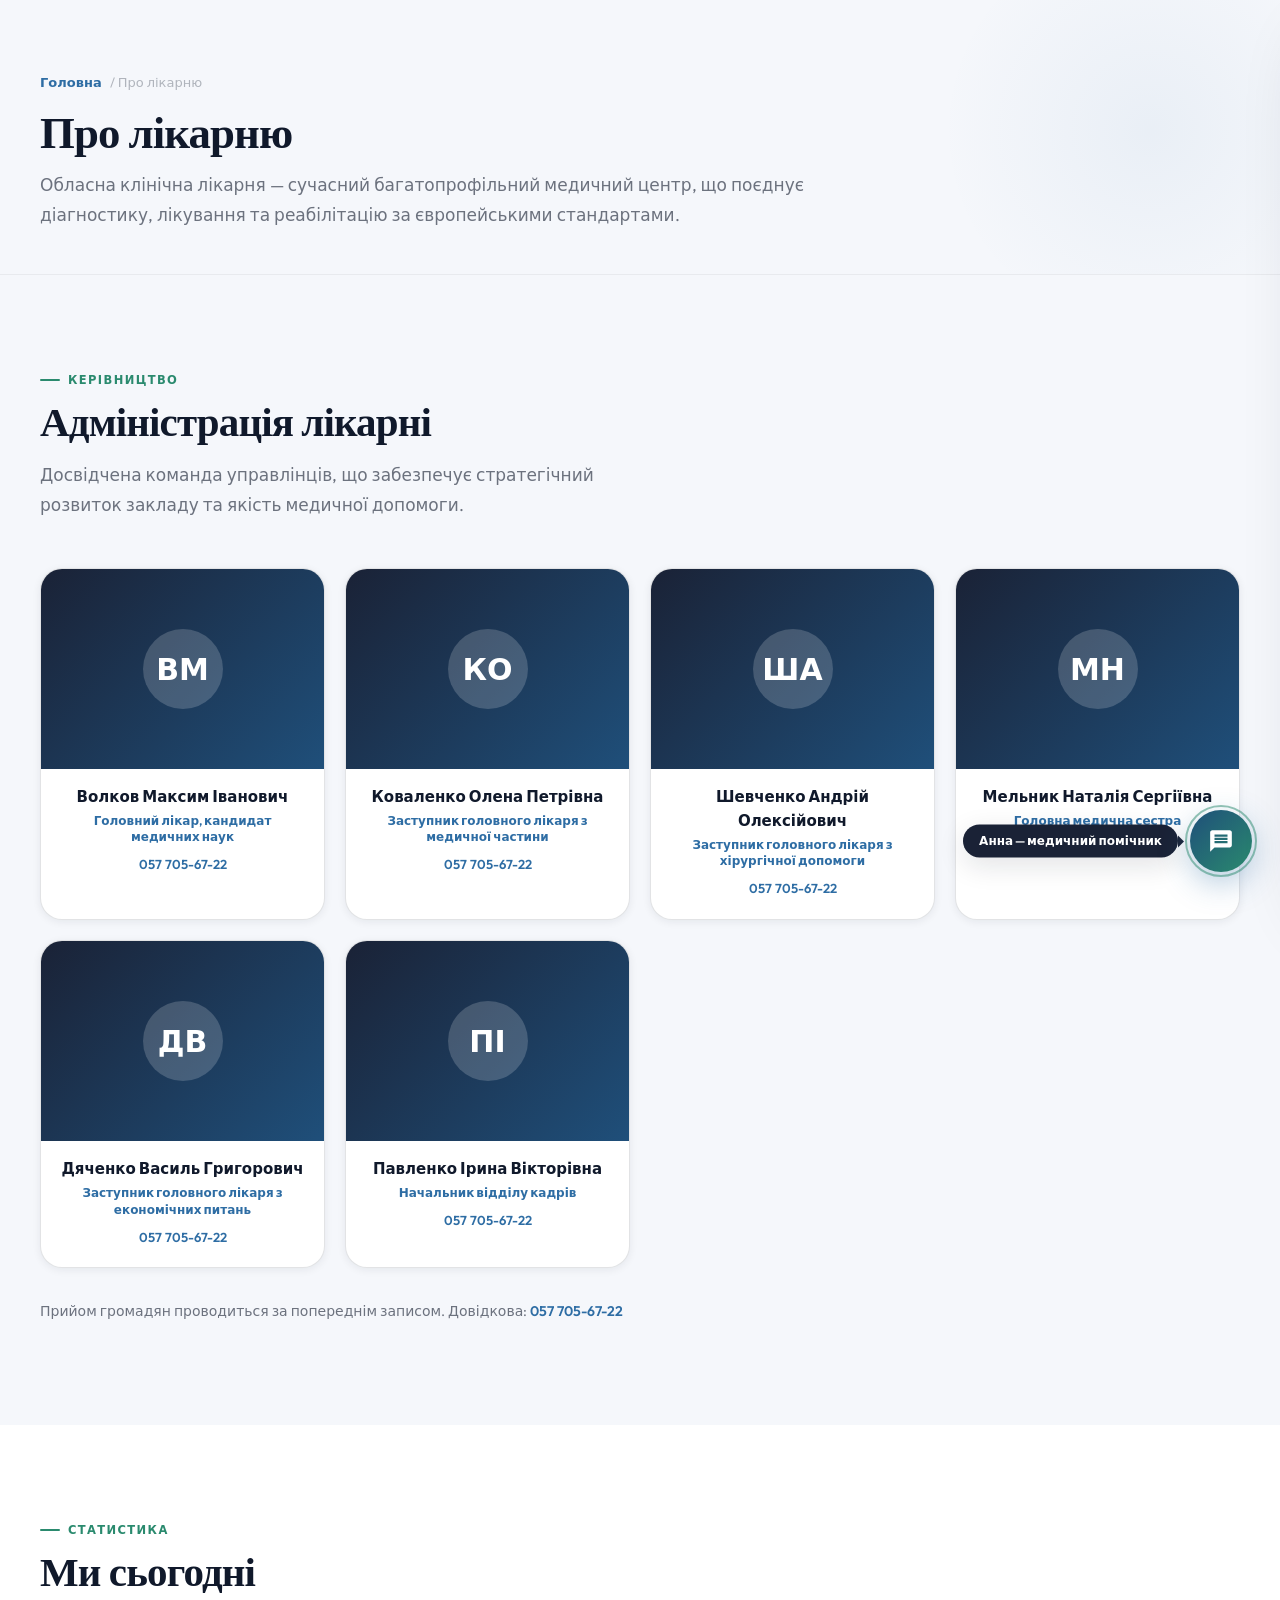
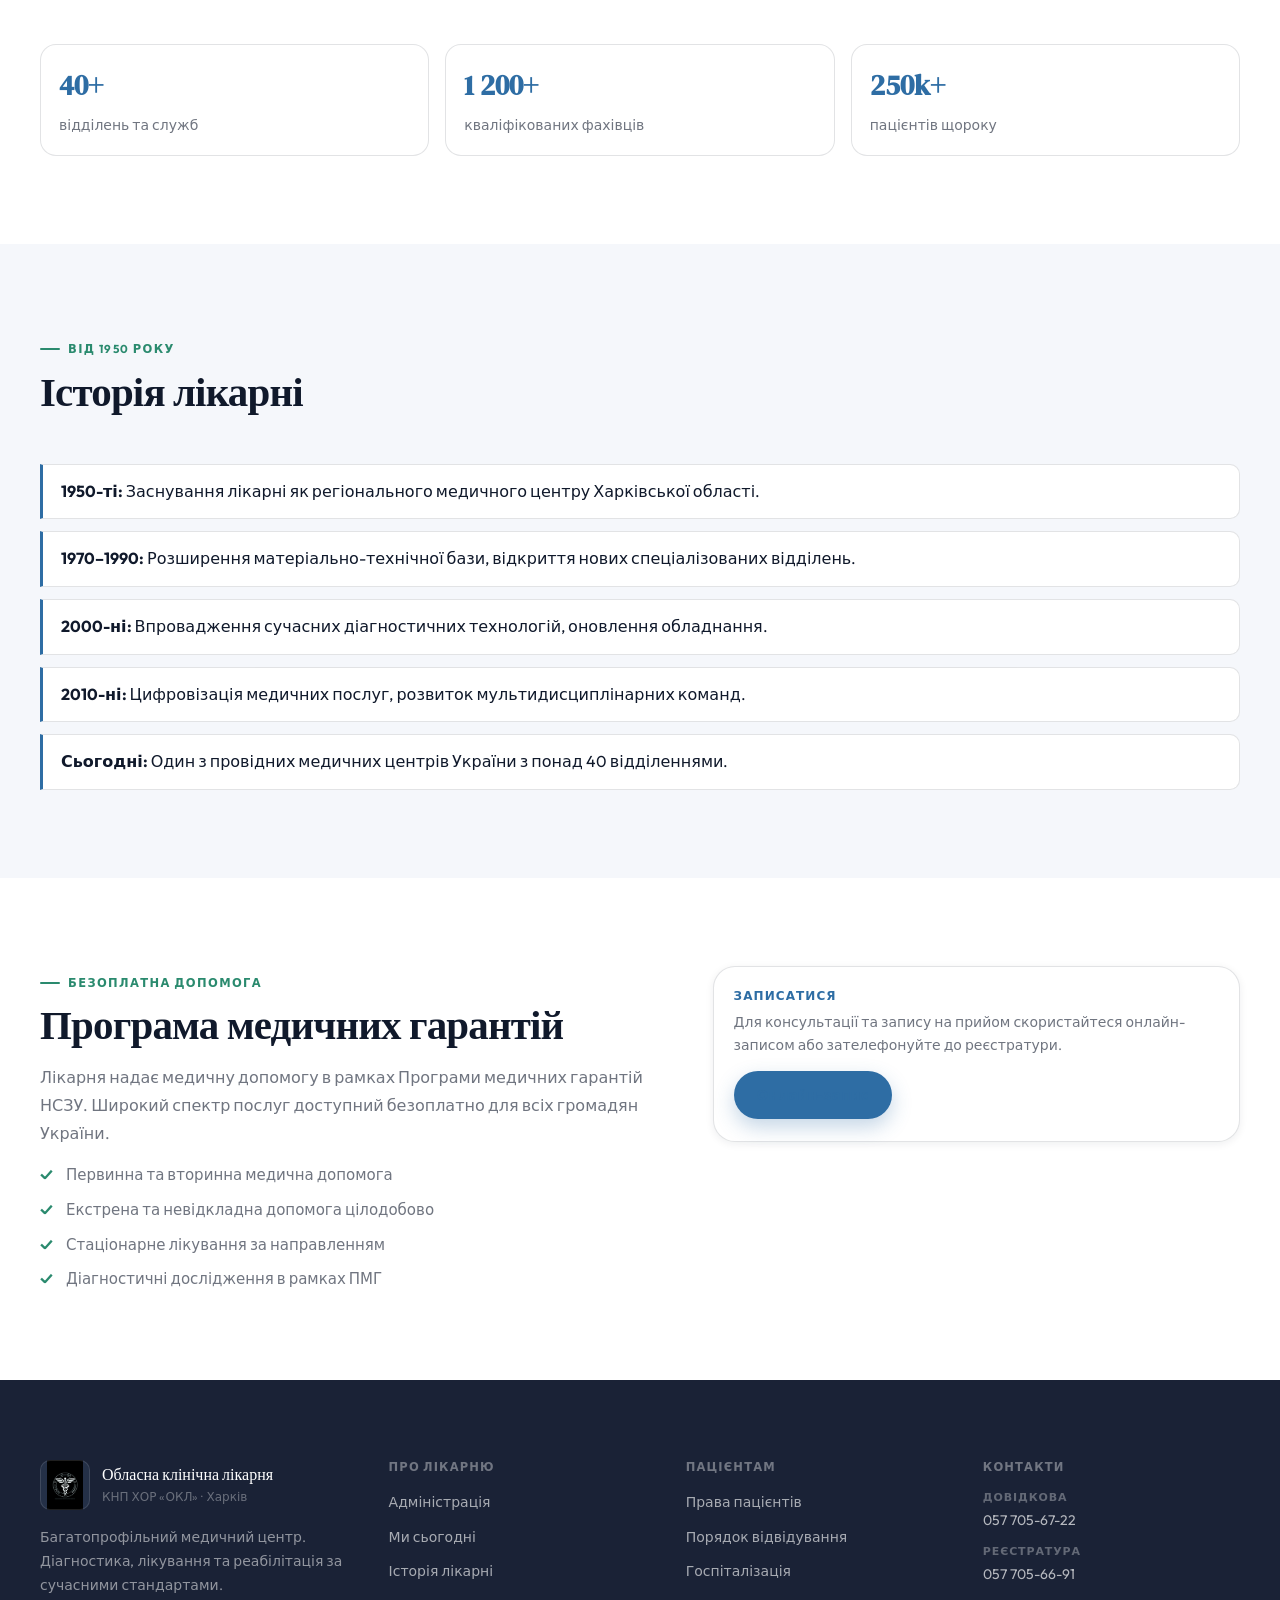
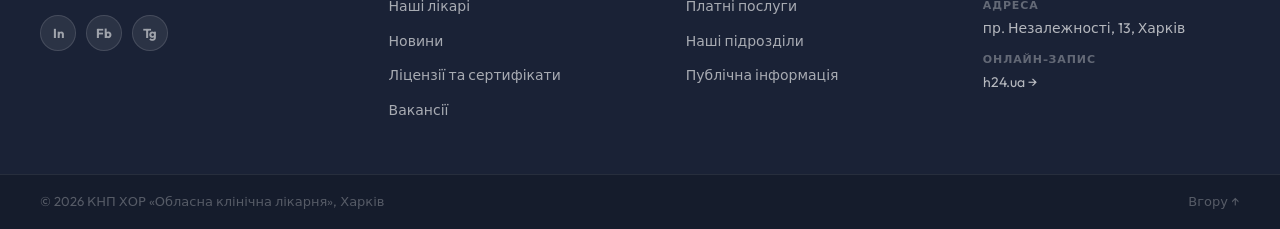
==== about.html @ bc5714e3 "Initial commit" ====
<!doctype html>
<html lang="uk">
<head>
  <meta charset="utf-8">
  <meta name="viewport" content="width=device-width,initial-scale=1">
  <title>Про лікарню — ОКЛ Харків</title>
  <link rel="preconnect" href="https://fonts.googleapis.com">
  <link rel="preconnect" href="https://fonts.gstatic.com" crossorigin>
  <link href="https://fonts.googleapis.com/css2?family=DM+Serif+Display:ital@0;1&family=Outfit:wght@300;400;500;600;700;800&display=swap" rel="stylesheet">
  <link rel="stylesheet" href="styles.css">
</head>
<body>

  <div class="navOverlay" id="navOverlay"></div>
  <aside class="navDrawer" id="navDrawer" aria-hidden="true">
    <div class="navDrawer__top">
      <div class="navDrawer__title">
        <div class="navDrawer__logo"></div>
        <div><div class="navDrawer__name">КНП ХОР «ОКЛ»</div><div class="navDrawer__sub">Харків · Незалежності, 13</div></div>
      </div>
      <button class="navClose" id="navClose" aria-label="Закрити">✕</button>
    </div>
    <div class="navDrawer__search"><input id="navSearch" type="search" placeholder="Пошук по сайту…" autocomplete="off"></div>
    <div class="navQuick" id="navQuick"></div>
    <nav class="navList" id="navList"></nav>
    <div class="navDrawer__bottom"><div class="navHint">Esc — закрити · клік по фону — закрити</div></div>
  </aside>
  <main id="top">
    <section class="page-hero">
      <div class="container">
        <div class="breadcrumbs"><a href="index.html">Головна</a> / Про лікарню</div>
        <h1 class="page-hero__title">Про лікарню</h1>
        <p class="page-hero__lead">Обласна клінічна лікарня — сучасний багатопрофільний медичний центр, що поєднує діагностику, лікування та реабілітацію за європейськими стандартами.</p>
      </div>
    </section>

    <!-- ADMINISTRATION -->
    <section class="section section--surface" id="administration">
      <div class="container">
        <div class="section__header">
          <div class="section__kicker">Керівництво</div>
          <h2 class="section__title">Адміністрація лікарні</h2>
          <p class="section__lead">Досвідчена команда управлінців, що забезпечує стратегічний розвиток закладу та якість медичної допомоги.</p>
        </div>
        <div class="adminGrid">
          <div class="adminCard reveal">
            <div class="adminCard__photo"><div class="admin-initials">ВМ</div></div>
            <div class="adminCard__body">
              <div class="adminCard__name">Волков Максим Іванович</div>
              <div class="adminCard__role">Головний лікар, кандидат медичних наук</div>
              <div class="adminCard__phone"><a href="tel:+380577056722">057 705-67-22</a></div>
            </div>
          </div>
          <div class="adminCard reveal">
            <div class="adminCard__photo"><div class="admin-initials">КО</div></div>
            <div class="adminCard__body">
              <div class="adminCard__name">Коваленко Олена Петрівна</div>
              <div class="adminCard__role">Заступник головного лікаря з медичної частини</div>
              <div class="adminCard__phone"><a href="tel:+380577056722">057 705-67-22</a></div>
            </div>
          </div>
          <div class="adminCard reveal">
            <div class="adminCard__photo"><div class="admin-initials">ША</div></div>
            <div class="adminCard__body">
              <div class="adminCard__name">Шевченко Андрій Олексійович</div>
              <div class="adminCard__role">Заступник головного лікаря з хірургічної допомоги</div>
              <div class="adminCard__phone"><a href="tel:+380577056722">057 705-67-22</a></div>
            </div>
          </div>
          <div class="adminCard reveal">
            <div class="adminCard__photo"><div class="admin-initials">МН</div></div>
            <div class="adminCard__body">
              <div class="adminCard__name">Мельник Наталія Сергіївна</div>
              <div class="adminCard__role">Головна медична сестра</div>
              <div class="adminCard__phone"><a href="tel:+380577056722">057 705-67-22</a></div>
            </div>
          </div>
          <div class="adminCard reveal">
            <div class="adminCard__photo"><div class="admin-initials">ДВ</div></div>
            <div class="adminCard__body">
              <div class="adminCard__name">Дяченко Василь Григорович</div>
              <div class="adminCard__role">Заступник головного лікаря з економічних питань</div>
              <div class="adminCard__phone"><a href="tel:+380577056722">057 705-67-22</a></div>
            </div>
          </div>
          <div class="adminCard reveal">
            <div class="adminCard__photo"><div class="admin-initials">ПІ</div></div>
            <div class="adminCard__body">
              <div class="adminCard__name">Павленко Ірина Вікторівна</div>
              <div class="adminCard__role">Начальник відділу кадрів</div>
              <div class="adminCard__phone"><a href="tel:+380577056722">057 705-67-22</a></div>
            </div>
          </div>
        </div>
        <div class="section__cta">
          <p style="color:var(--ink-60);font-size:14px;">Прийом громадян проводиться за попереднім записом. Довідкова: <a href="tel:+380577056722" style="color:var(--blue);font-weight:600;">057 705-67-22</a></p>
        </div>
      </div>
    </section>

    <!-- TODAY -->
    <section class="section" id="today">
      <div class="container">
        <div class="section__header">
          <div class="section__kicker">Статистика</div>
          <h2 class="section__title">Ми сьогодні</h2>
        </div>
        <div class="stats">
          <div class="stat reveal"><b>40+</b><span style="font-size:14px;color:var(--ink-60)">відділень та служб</span></div>
          <div class="stat reveal"><b>1 200+</b><span style="font-size:14px;color:var(--ink-60)">кваліфікованих фахівців</span></div>
          <div class="stat reveal"><b>250k+</b><span style="font-size:14px;color:var(--ink-60)">пацієнтів щороку</span></div>
        </div>
      </div>
    </section>

    <!-- HISTORY -->
    <section class="section section--surface" id="history">
      <div class="container">
        <div class="section__header">
          <div class="section__kicker">Від 1950 року</div>
          <h2 class="section__title">Історія лікарні</h2>
        </div>
        <div class="timeline">
          <div class="timeline__item reveal"><strong>1950-ті:</strong> Заснування лікарні як регіонального медичного центру Харківської області.</div>
          <div class="timeline__item reveal"><strong>1970–1990:</strong> Розширення матеріально-технічної бази, відкриття нових спеціалізованих відділень.</div>
          <div class="timeline__item reveal"><strong>2000-ні:</strong> Впровадження сучасних діагностичних технологій, оновлення обладнання.</div>
          <div class="timeline__item reveal"><strong>2010-ні:</strong> Цифровізація медичних послуг, розвиток мультидисциплінарних команд.</div>
          <div class="timeline__item reveal"><strong>Сьогодні:</strong> Один з провідних медичних центрів України з понад 40 відділеннями.</div>
        </div>
      </div>
    </section>

    <!-- GUARANTEES -->
    <section class="section" id="guarantees">
      <div class="container split">
        <div class="reveal">
          <div class="section__kicker">Безоплатна допомога</div>
          <h2 class="section__title">Програма медичних гарантій</h2>
          <p style="color:var(--ink-60);line-height:1.75;">Лікарня надає медичну допомогу в рамках Програми медичних гарантій НСЗУ. Широкий спектр послуг доступний безоплатно для всіх громадян України.</p>
          <ul class="list-check" style="margin-top:16px;">
            <li>Первинна та вторинна медична допомога</li>
            <li>Екстрена та невідкладна допомога цілодобово</li>
            <li>Стаціонарне лікування за направленням</li>
            <li>Діагностичні дослідження в рамках ПМГ</li>
          </ul>
        </div>
        <div class="info-card reveal">
          <h3>Записатися</h3>
          <p>Для консультації та запису на прийом скористайтеся онлайн-записом або зателефонуйте до реєстратури.</p>
          <a class="btn btn--primary" href="https://h24.ua/organizacia/7856-knp-hor-okl" target="_blank" rel="noopener" style="margin-top:14px;">Онлайн-запис</a>
        </div>
      </div>
    </section>
  </main>
  <!-- ═══ FOOTER ════════════════════════════════════════ -->
  <footer class="site-footer">
    <div class="container">
      <div class="footer__inner">
        <div class="footer__brand">
          <div class="footer__logo-wrap">
            <div class="footer__logo-img"></div>
            <div>
              <div class="footer__brand-name">Обласна клінічна лікарня</div>
              <div class="footer__brand-sub">КНП ХОР «ОКЛ» · Харків</div>
            </div>
          </div>
          <p class="footer__desc">Багатопрофільний медичний центр. Діагностика, лікування та реабілітація за сучасними стандартами.</p>
          <div class="footer__socials">
            <a class="footer__social" href="https://www.instagram.com/okl_kharkiv/" target="_blank" rel="noopener" aria-label="Instagram">In</a>
            <a class="footer__social" href="#" aria-label="Facebook">Fb</a>
            <a class="footer__social" href="#" aria-label="Telegram">Tg</a>
          </div>
        </div>
        <div class="footer__col">
          <h4>Про лікарню</h4>
          <ul>
            <li><a href="about.html#administration">Адміністрація</a></li>
            <li><a href="about.html#today">Ми сьогодні</a></li>
            <li><a href="about.html#history">Історія лікарні</a></li>
            <li><a href="doctors.html">Наші лікарі</a></li>
            <li><a href="news.html">Новини</a></li>
            <li><a href="licenses.html">Ліцензії та сертифікати</a></li>
            <li><a href="vacancies.html">Вакансії</a></li>
          </ul>
        </div>
        <div class="footer__col">
          <h4>Пацієнтам</h4>
          <ul>
            <li><a href="patients.html#rights">Права пацієнтів</a></li>
            <li><a href="patients.html#visits">Порядок відвідування</a></li>
            <li><a href="patients.html#hospitalization">Госпіталізація</a></li>
            <li><a href="patients.html#paid">Платні послуги</a></li>
            <li><a href="departments.html">Наші підрозділи</a></li>
            <li><a href="public.html">Публічна інформація</a></li>
          </ul>
        </div>
        <div class="footer__col">
          <h4>Контакти</h4>
          <div class="footer__contact-item">
            <span class="label">Довідкова</span>
            <a href="tel:+380577056722">057 705-67-22</a>
          </div>
          <div class="footer__contact-item">
            <span class="label">Реєстратура</span>
            <a href="tel:+380577056691">057 705-66-91</a>
          </div>
          <div class="footer__contact-item">
            <span class="label">Адреса</span>
            <span>пр. Незалежності, 13, Харків</span>
          </div>
          <div class="footer__contact-item">
            <span class="label">Онлайн-запис</span>
            <a href="https://h24.ua/organizacia/7856-knp-hor-okl" target="_blank" rel="noopener">h24.ua →</a>
          </div>
        </div>
      </div>
    </div>
    <div class="footer__bottom">
      <div class="container footer__bottom-inner">
        <span>© 2026 КНП ХОР «Обласна клінічна лікарня», Харків</span>
        <a href="#top">Вгору ↑</a>
      </div>
    </div>
  </footer>
  <!-- SITE SEARCH -->
  <div class="siteSearch" id="siteSearch" aria-hidden="true">
    <div class="siteSearch__overlay" id="searchOverlay"></div>
    <div class="siteSearch__panel" role="dialog" aria-modal="true">
      <div class="siteSearch__head">
        <h3>Пошук по сайту</h3>
        <button class="siteSearch__close" id="searchClose">✕</button>
      </div>
      <input class="siteSearch__input" id="siteSearchInput" type="search" placeholder="Введіть прізвище лікаря або відділення">
      <div class="siteSearch__meta" id="siteSearchMeta">Почніть вводити запит для пошуку</div>
      <div class="siteSearch__results" id="siteSearchResults"></div>
    </div>
  </div>

  <button id="scroll-top" class="scrollTop" aria-label="Вгору">↑</button>

  <!-- AI CONSULTANT -->
  <div id="ai-trigger">
    <div class="ai-badge">Анна — медичний помічник</div>
    <button id="ai-open-btn" class="ai-fab" aria-label="Відкрити ІІ-консультанта">
      <div class="ai-ring"></div>
      <svg viewBox="0 0 24 24"><path d="M20 2H4c-1.1 0-2 .9-2 2v18l4-4h14c1.1 0 2-.9 2-2V4c0-1.1-.9-2-2-2zm-2 12H6v-2h12v2zm0-3H6V9h12v2zm0-3H6V6h12v2z"/></svg>
    </button>
  </div>
  <div id="ai-panel">
    <div class="ai-hdr">
      <div class="ai-av">А</div>
      <div class="ai-hdr-txt"><strong>Анна — медичний помічник</strong><span><span class="ai-dot"></span>Онлайн · КНП ХОР «ОКЛ»</span></div>
      <button id="ai-close-btn" class="ai-x">✕</button>
    </div>
    <div class="ai-warn">Анна <strong>не ставить діагнозів</strong> і <strong>не призначає лікування</strong> — тільки допомагає знайти потрібного лікаря.</div>
    <div class="ai-msgs" id="ai-messages">
      <div class="msg bot"><div class="msg-av">А</div><div class="bubble">Вітаю! Я Анна — медичний помічник Обласної клінічної лікарні.<br><br>Опишіть симптоми або запитання — підкажу, до якого лікаря звернутися та як записатися. Я <strong>не ставлю діагнозів</strong>.</div></div>
    </div>
    <div class="chips-area" id="ai-chips">
      <span class="chip ai-chip">Болить серце</span>
      <span class="chip ai-chip">Проблеми зі зором</span>
      <span class="chip ai-chip">Болить голова / спина</span>
      <span class="chip ai-chip">Як записатися?</span>
      <span class="chip ai-chip">Вагітність / гінекологія</span>
      <span class="chip ai-chip">Цукровий діабет</span>
    </div>
    <div class="ai-foot">
      <textarea id="ai-input" placeholder="Введіть запитання..." rows="1"></textarea>
      <button id="ai-send-btn" class="ai-send" aria-label="Надіслати"><svg viewBox="0 0 24 24"><path d="M2.01 21L23 12 2.01 3 2 10l15 2-15 2z"/></svg></button>
    </div>
  </div>

  <script>window.OKL_GEMINI_KEY = 'AIzaSyBabKpLKO_J6bPxLkew-ErMMST9ueNISXk';</script>
  <script src="script.js"></script>
</body>
</html>
---- styles.css ----
/* ═══════════════════════════════════════════════════
   ОКЛ · Харків  |  UI v3.0
   Navy #1a2236 · Steel-blue #2e6da4 · Sage #2a8a6e
   ═══════════════════════════════════════════════════ */
:root {
  --ink:      #10192b; --ink-80:rgba(16,25,43,.80); --ink-60:rgba(16,25,43,.60);
  --ink-30:rgba(16,25,43,.30); --ink-12:rgba(16,25,43,.12); --ink-06:rgba(16,25,43,.06);
  --blue:     #2e6da4; --blue-d:#1f4f7a; --blue-l:#4589c0;
  --blue-10:rgba(46,109,164,.10); --blue-18:rgba(46,109,164,.18);
  --sage:     #2a8a6e; --sage-l:#38b08d; --sage-10:rgba(42,138,110,.10);
  --navy:     #1a2236; --navy-l:#243047;
  --surface:  #f5f7fb; --surface2:#eef2f8; --white:#ffffff;
  --ff-d:'DM Serif Display',Georgia,serif; --ff-b:'Outfit',system-ui,sans-serif;
  --r-sm:10px; --r-md:16px; --r-lg:22px; --r-xl:30px; --r-pill:999px;
  --sh-xs:0 2px 8px rgba(16,25,43,.07); --sh-sm:0 4px 16px rgba(16,25,43,.09);
  --sh-md:0 8px 28px rgba(16,25,43,.12); --sh-lg:0 18px 48px rgba(16,25,43,.16);
  --sh-xl:0 28px 72px rgba(16,25,43,.20);
  --ease:cubic-bezier(.22,.68,0,1.2); --t:.22s;
  --hh:72px; --mw:1200px; --gap:clamp(16px,3.5vw,28px);
}
*,*::before,*::after{box-sizing:border-box}
html{scroll-behavior:smooth;-webkit-text-size-adjust:100%}
body{margin:0;font-family:var(--ff-b);font-size:16px;line-height:1.6;color:var(--ink);background:var(--white);-webkit-font-smoothing:antialiased}
img{max-width:100%;display:block} a{color:inherit;text-decoration:none}
p{margin:0 0 14px} h1,h2,h3,h4{margin:0 0 .5em;line-height:1.15;letter-spacing:-.02em}
button{font-family:var(--ff-b);cursor:pointer} input,textarea{font-family:var(--ff-b)}
.container{width:min(var(--mw),100% - var(--gap)*2);margin-inline:auto}
.section{padding:clamp(48px,7vw,88px) 0}
.section--surface{background:var(--surface)} .section--surface2{background:var(--surface2)}
.section--tight{padding:clamp(32px,4vw,52px) 0}
.section__header{margin-bottom:clamp(28px,4vw,48px)}
.section__kicker{display:inline-flex;align-items:center;gap:8px;font-size:11.5px;font-weight:700;letter-spacing:.12em;text-transform:uppercase;color:var(--sage);margin-bottom:10px}
.section__kicker::before{content:'';display:block;width:20px;height:2px;background:var(--sage);border-radius:2px}
.section__title{font-family:var(--ff-d);font-size:clamp(26px,3.2vw,44px);color:var(--ink);margin:0 0 14px}
.section__lead{font-size:clamp(15px,1.4vw,17px);color:var(--ink-60);max-width:580px;line-height:1.75;margin:0}
.section__cta{margin-top:32px}
.srOnly{position:absolute;left:-10000px;width:1px;height:1px;overflow:hidden}
.muted{color:var(--ink-60)} .mt{margin-top:18px}
.btn{display:inline-flex;align-items:center;justify-content:center;gap:8px;height:48px;padding:0 22px;border-radius:var(--r-pill);font-size:14px;font-weight:700;border:1.5px solid transparent;transition:all var(--t) ease;user-select:none;white-space:nowrap;cursor:pointer}
.btn:active{transform:translateY(1px)}
.btn--primary{background:var(--blue);color:var(--white);box-shadow:0 8px 20px rgba(46,109,164,.28)}
.btn--primary:hover{background:var(--blue-l);box-shadow:0 12px 28px rgba(46,109,164,.36)}
.btn--sage{background:var(--sage);color:var(--white);box-shadow:0 8px 20px rgba(42,138,110,.25)}
.btn--sage:hover{background:var(--sage-l)}
.btn--outline{background:transparent;border-color:rgba(46,109,164,.35);color:var(--blue)}
.btn--outline:hover{background:var(--blue-10);border-color:var(--blue)}
.btn--ghost{background:var(--ink-06);color:var(--ink);border-color:var(--ink-12)}
.btn--ghost:hover{background:var(--ink-12)}
.btn--wide{width:100%;justify-content:center} .btn--sm{height:38px;padding:0 16px;font-size:13px}
.btn--lg{height:56px;padding:0 30px;font-size:16px}
.btn__icon{width:22px;height:22px;border-radius:50%;background:rgba(255,255,255,.18);display:grid;place-items:center;font-size:13px}
/* HEADER */
.siteHeader{position:sticky;top:0;z-index:500;height:var(--hh);background:rgba(255,255,255,.94);backdrop-filter:blur(18px) saturate(1.2);border-bottom:1px solid var(--ink-06);box-shadow:var(--sh-xs);transition:box-shadow var(--t) ease}
.siteHeader.scrolled{box-shadow:var(--sh-sm)}
.siteHeader__inner{height:var(--hh);display:flex;align-items:center;justify-content:space-between;gap:16px}
.siteBrand{display:flex;align-items:center;gap:10px;flex-shrink:0}
.siteBrand__logo{width:44px;height:44px;border-radius:var(--r-sm);background:var(--navy) url('assets/okl_logo.png') center/72% no-repeat;border:1px solid var(--ink-12);flex-shrink:0}
.siteBrand__text{font-family:var(--ff-d);font-size:16px;color:var(--ink);letter-spacing:-.01em;line-height:1.2}
@media(max-width:600px){.siteBrand__text{display:none}}
.topNav{display:flex;gap:2px;align-items:center}
.topNav a{color:var(--ink-80);font-weight:600;font-size:13.5px;padding:7px 11px;border-radius:var(--r-sm);transition:all var(--t) ease}
.topNav a:hover,.topNav a.is-active{color:var(--blue);background:var(--blue-10)}
@media(max-width:960px){.topNav{display:none}}
.siteHeader__actions{display:flex;align-items:center;gap:10px}
.searchBtn{height:36px;padding:0 14px;border-radius:var(--r-pill);border:1.5px solid var(--ink-12);background:var(--surface);color:var(--ink-60);font-size:13px;font-weight:600;display:inline-flex;align-items:center;gap:7px;transition:all var(--t) ease}
.searchBtn:hover{border-color:var(--blue-18);color:var(--blue);background:var(--blue-10)}
.navBtn{width:44px;height:44px;border-radius:var(--r-md);border:1.5px solid var(--ink-12);background:var(--surface);display:grid;place-items:center;transition:all var(--t) ease}
.navBtn:hover{background:var(--surface2);border-color:var(--ink-30)}
.navBtn__icon{font-size:22px;color:var(--ink);line-height:1}
/* DRAWER */
.navOverlay{position:fixed;inset:0;background:rgba(16,25,43,.46);backdrop-filter:blur(8px);z-index:9998;opacity:0;transition:opacity var(--t) ease;pointer-events:none}
.navOverlay.visible{opacity:1;pointer-events:auto}
.navDrawer{position:fixed;top:10px;right:10px;bottom:10px;width:min(460px,calc(100vw - 20px));background:rgba(255,255,255,.97);backdrop-filter:blur(24px);border:1px solid var(--ink-12);border-radius:var(--r-xl);box-shadow:var(--sh-xl);z-index:9999;transform:translateX(110%);transition:transform .38s var(--ease);display:grid;grid-template-rows:auto auto auto 1fr auto;overflow:hidden}
.navDrawer.isOpen{transform:translateX(0)}
.navDrawer__top{display:flex;align-items:center;justify-content:space-between;padding:14px 16px 12px;border-bottom:1px solid var(--ink-06)}
.navDrawer__title{display:flex;align-items:center;gap:12px}
.navDrawer__logo{width:40px;height:40px;border-radius:var(--r-sm);background:var(--navy) url('assets/okl_logo.png') center/72% no-repeat;border:1px solid var(--ink-12);flex-shrink:0}
.navDrawer__name{font-weight:800;font-size:14px;color:var(--ink)} .navDrawer__sub{color:var(--ink-60);font-size:12px}
.navClose{width:44px;height:44px;border-radius:var(--r-md);border:1.5px solid var(--ink-12);background:var(--surface);display:grid;place-items:center;font-size:18px;transition:all var(--t) ease}
.navClose:hover{background:var(--surface2)}
.navDrawer__search{padding:12px 16px;border-bottom:1px solid var(--ink-06)}
.navDrawer__search input{width:100%;height:44px;border-radius:var(--r-md);border:1.5px solid var(--ink-12);padding:0 14px;font-size:14px;background:var(--surface);outline:none;transition:all var(--t) ease}
.navDrawer__search input:focus{border-color:rgba(46,109,164,.45);box-shadow:0 0 0 3px var(--blue-10)}
#navQuick{display:flex;gap:8px;flex-wrap:wrap;padding:12px 16px 14px;border-bottom:1px solid var(--ink-06)}
.chip{padding:8px 14px;border-radius:var(--r-pill);background:var(--blue-10);border:1.5px solid var(--blue-18);color:var(--blue);font-weight:700;font-size:12px;text-decoration:none;transition:all var(--t) ease;display:inline-block}
.chip:hover{background:var(--blue);color:var(--white);border-color:var(--blue)} .chip.isActive{background:var(--blue);color:var(--white);border-color:var(--blue)}
.chip--ghost{background:var(--surface);border-color:var(--ink-12);color:var(--ink-60)} .chip--ghost:hover{background:var(--surface2);color:var(--ink)} .ai-chip{cursor:pointer}
.navList{overflow:auto;padding:10px 10px 14px}
.navLink,.navGroup{width:100%;display:flex;align-items:center;justify-content:space-between;gap:10px;padding:11px 12px;border-radius:var(--r-md);border:1.5px solid transparent;background:transparent;font-weight:700;font-size:15px;color:var(--ink);text-align:left;text-decoration:none;transition:all var(--t) ease}
.navLink:hover,.navGroup:hover{background:var(--blue-10);border-color:var(--blue-18);color:var(--blue)}
.navLink.isActive,.navSub a.isActive{background:var(--blue-10);border-color:var(--blue-18);color:var(--blue)}
.navGroup.isActiveGroup{background:var(--sage-10);border-color:rgba(42,138,110,.18)}
.chev{opacity:.5;transition:transform var(--t) ease;font-size:11px} .navGroup.isOpen .chev{transform:rotate(180deg);opacity:.8}
.navSub{height:0;overflow:hidden;margin:0 8px 6px;border-radius:var(--r-md);background:var(--surface);border:1.5px solid var(--ink-06);transition:height .3s ease}
.navSub__inner{padding:6px}
.navSub a{display:block;padding:9px 11px;border-radius:var(--r-sm);color:var(--ink-80);font-weight:600;font-size:14px;transition:all var(--t) ease}
.navSub a:hover{background:var(--blue-10);color:var(--blue)}
.navDrawer__bottom{padding:10px 16px 14px;border-top:1px solid var(--ink-06)} .navHint{color:var(--ink-30);font-size:12px}
@media(max-width:520px){.navDrawer{top:6px;right:6px;left:6px;bottom:6px;width:auto;border-radius:var(--r-lg)}}
/* HERO */
.hero-main{position:relative;min-height:100svh;overflow:hidden;display:flex;align-items:center;color:var(--white)}
.hero-main__bg{position:absolute;inset:0;background:url('assets/bg_logo.png') center/cover no-repeat}
.hero-main__bg::before{content:'';position:absolute;inset:0;background:linear-gradient(110deg,rgba(16,25,43,.88) 0%,rgba(16,25,43,.72) 50%,rgba(16,25,43,.35) 100%)}
.hero-main__content{position:relative;z-index:2;display:grid;grid-template-columns:1fr .52fr;gap:32px;align-items:center;padding:120px 0 80px}
.hero-main__panel{max-width:640px}
.hero-main__kicker{display:inline-flex;align-items:center;gap:8px;font-size:11px;font-weight:700;letter-spacing:.14em;text-transform:uppercase;color:var(--sage-l);margin-bottom:20px}
.hero-main__kicker::before{content:'';width:20px;height:2px;background:var(--sage-l);border-radius:2px;display:block}
.hero-main__title{font-family:var(--ff-d);margin:0 0 20px;font-size:clamp(38px,5.5vw,70px);line-height:1.02;color:var(--white)}
.hero-main__accent{background:linear-gradient(120deg,#7dd8ff 0%,var(--sage-l) 100%);-webkit-background-clip:text;background-clip:text;color:transparent}
.hero-main__lead{margin:0 0 32px;font-size:clamp(15px,1.6vw,18px);color:rgba(255,255,255,.76);line-height:1.75}
.hero-main__actions{display:flex;gap:12px;align-items:center;flex-wrap:wrap}
.hero-main__stats{display:grid;gap:12px}
.hero-main__stat{padding:20px 22px;border-radius:var(--r-lg);background:rgba(255,255,255,.10);border:1px solid rgba(255,255,255,.18);backdrop-filter:blur(12px);transition:transform var(--t) ease,background var(--t) ease}
.hero-main__stat:hover{transform:translateX(-5px);background:rgba(255,255,255,.18)}
.hero-main__stat b{display:block;font-family:var(--ff-d);font-size:34px;color:var(--white);line-height:1;margin-bottom:4px}
.hero-main__stat span{font-size:13.5px;color:rgba(255,255,255,.62)}
@media(max-width:960px){.hero-main__content{grid-template-columns:1fr}.hero-main__stats{grid-template-columns:repeat(3,1fr)}}
@media(max-width:640px){.hero-main__content{padding:90px 0 56px}.hero-main__stats{grid-template-columns:1fr}.hero-main__actions{flex-direction:column}.hero-main__actions .btn{width:100%;justify-content:center}}
/* CARDS */
.section-grid{display:grid;grid-template-columns:repeat(3,1fr);gap:16px}
@media(max-width:860px){.section-grid{grid-template-columns:1fr}}
.info-card{border:1.5px solid var(--ink-12);border-radius:var(--r-lg);background:var(--white);padding:22px 20px;box-shadow:var(--sh-xs);transition:all var(--t) ease}
.info-card:hover{transform:translateY(-4px);box-shadow:var(--sh-md);border-color:var(--blue-18)}
.info-card h3{font-size:12px;font-weight:700;letter-spacing:.09em;text-transform:uppercase;color:var(--blue);margin:0 0 8px}
.info-card p{margin:0;color:var(--ink-60);font-size:14px;line-height:1.65} .info-card a{color:var(--blue);font-weight:600} .info-card a:hover{text-decoration:underline}
.gridIconCards{display:grid;grid-template-columns:repeat(4,1fr);gap:14px}
@media(max-width:1100px){.gridIconCards{grid-template-columns:repeat(3,1fr)}} @media(max-width:860px){.gridIconCards{grid-template-columns:repeat(2,1fr)}}
.iconCard{border:1.5px solid var(--ink-12);border-radius:var(--r-lg);padding:26px 18px;min-height:170px;display:flex;flex-direction:column;align-items:center;justify-content:center;gap:13px;background:var(--white);transition:all var(--t) ease;cursor:pointer}
.iconCard:hover{border-color:var(--blue-18);box-shadow:var(--sh-md),0 0 0 4px var(--blue-10);transform:translateY(-4px)}
.iconCard img{width:58px;height:58px;opacity:.7;transition:all var(--t) ease} .iconCard img.is-muted{filter:grayscale(1) brightness(.25)}
.iconCard h3{font-size:13.5px;text-align:center;max-width:150px;color:var(--ink);margin:0}
.serviceCards{display:grid;grid-template-columns:repeat(3,1fr);gap:18px}
@media(max-width:1100px){.serviceCards{grid-template-columns:repeat(2,1fr)}} @media(max-width:640px){.serviceCards{grid-template-columns:1fr}}
.serviceCard{border:1.5px solid var(--ink-12);border-radius:var(--r-lg);overflow:hidden;background:var(--white);box-shadow:var(--sh-xs);transition:all var(--t) ease}
.serviceCard:hover{transform:translateY(-5px);box-shadow:var(--sh-lg);border-color:var(--blue-18)}
.serviceCard__img{aspect-ratio:16/9;overflow:hidden;position:relative}
.serviceCard__img::after{content:'';position:absolute;inset:0;background:linear-gradient(to top,rgba(16,25,43,.35) 0%,transparent 55%)}
.serviceCard__img img{width:100%;height:100%;object-fit:cover;transition:transform .5s ease}
.serviceCard:hover .serviceCard__img img{transform:scale(1.05)}
.serviceCard__body{padding:18px 20px 20px} .serviceCard__body h3{font-size:17px;color:var(--ink);margin-bottom:8px}
.serviceCard__body p{color:var(--ink-60);margin:0;font-size:14px;line-height:1.65}
.deptFilter{display:flex;flex-wrap:wrap;gap:8px;margin:0 0 24px}
.deptFilter__btn{height:36px;padding:0 18px;border-radius:var(--r-pill);border:1.5px solid var(--ink-12);background:var(--white);color:var(--ink-60);font-size:13px;font-weight:700;transition:all var(--t) ease}
.deptFilter__btn:hover{border-color:var(--blue-18);color:var(--blue);background:var(--blue-10)} .deptFilter__btn.is-active{background:var(--blue);border-color:var(--blue);color:var(--white)}
/* DOCTORS */
.doctorSearch{display:flex;gap:12px;flex-wrap:wrap;margin-bottom:24px;align-items:center}
.doctorSearch__input{flex:1;min-width:200px;height:46px;border:1.5px solid var(--ink-12);border-radius:var(--r-md);padding:0 16px;font-size:15px;outline:none;transition:all var(--t) ease}
.doctorSearch__input:focus{border-color:var(--blue-l);box-shadow:0 0 0 3px var(--blue-10)}
.doctorsGrid{display:grid;grid-template-columns:repeat(auto-fill,minmax(280px,1fr));gap:18px}
.doctorCard{border:1.5px solid var(--ink-12);border-radius:var(--r-lg);background:var(--white);overflow:hidden;box-shadow:var(--sh-xs);transition:all var(--t) ease;display:flex;flex-direction:column}
.doctorCard:hover{transform:translateY(-5px);box-shadow:var(--sh-lg);border-color:var(--blue-18)}
.doctorCard[hidden]{display:none}
.doctorCard__photo{aspect-ratio:3/2.2;overflow:hidden;background:linear-gradient(135deg,var(--blue-10),var(--sage-10));display:flex;align-items:center;justify-content:center;position:relative}
.doctorCard__photo img{width:100%;height:100%;object-fit:cover;object-position:top}
.doctor-initials{width:90px;height:90px;border-radius:50%;background:linear-gradient(135deg,var(--blue),var(--sage));display:flex;align-items:center;justify-content:center;font-size:34px;font-weight:800;color:var(--white)}
.doctorCard__dept{position:absolute;bottom:10px;left:10px;padding:5px 10px;border-radius:var(--r-pill);background:rgba(16,25,43,.72);backdrop-filter:blur(8px);color:var(--white);font-size:11px;font-weight:700}
.doctorCard__body{padding:18px 18px 20px;flex:1;display:flex;flex-direction:column}
.doctorCard__name{font-size:16px;font-weight:700;color:var(--ink);margin-bottom:4px}
.doctorCard__spec{font-size:13px;color:var(--blue);font-weight:600;margin-bottom:10px}
.doctorCard__info{font-size:13px;color:var(--ink-60);line-height:1.6;flex:1} .doctorCard__actions{margin-top:14px}
/* TEAM */
.teamGrid{display:grid;grid-template-columns:repeat(2,1fr);gap:18px}
@media(max-width:860px){.teamGrid{grid-template-columns:1fr}}
.teamCard{border:1.5px solid var(--ink-12);border-radius:var(--r-lg);background:var(--white);padding:22px;box-shadow:var(--sh-xs);transition:all var(--t) ease}
.teamCard:hover{box-shadow:var(--sh-md);border-color:var(--blue-18)}
.teamCard__top{display:grid;grid-template-columns:88px 1fr;gap:16px;align-items:start;margin-bottom:12px}
.teamCard__top h3{font-size:17px;color:var(--ink);margin-bottom:6px} .teamCard__text{color:var(--ink-60);font-size:14px;line-height:1.65;margin-bottom:16px}
.avatar{width:88px;height:88px;border-radius:var(--r-md);object-fit:cover;border:2px solid var(--ink-12)}
@media(max-width:500px){.teamCard__top{grid-template-columns:72px 1fr}.avatar{width:72px;height:72px}}
/* ADMIN */
.adminGrid{display:grid;grid-template-columns:repeat(auto-fill,minmax(230px,1fr));gap:20px}
.adminCard{border:1.5px solid var(--ink-12);border-radius:var(--r-lg);background:var(--white);overflow:hidden;box-shadow:var(--sh-xs);transition:all var(--t) ease;text-align:center}
.adminCard:hover{box-shadow:var(--sh-md);border-color:var(--blue-18);transform:translateY(-3px)}
.adminCard__photo{height:200px;overflow:hidden;background:linear-gradient(135deg,var(--navy) 0%,var(--blue-d) 100%);display:flex;align-items:center;justify-content:center}
.adminCard__photo img{width:100%;height:100%;object-fit:cover;object-position:top}
.admin-initials{width:80px;height:80px;border-radius:50%;background:rgba(255,255,255,.18);display:flex;align-items:center;justify-content:center;font-size:30px;font-weight:800;color:var(--white)}
.adminCard__body{padding:16px 18px 20px} .adminCard__name{font-size:15px;font-weight:700;color:var(--ink);margin-bottom:4px}
.adminCard__role{font-size:12px;color:var(--blue);font-weight:600;margin-bottom:8px;line-height:1.4} .adminCard__phone{font-size:13px;color:var(--ink-60)} .adminCard__phone a{color:var(--blue);font-weight:600}
/* INNER */
.split{display:grid;grid-template-columns:1.1fr .9fr;gap:28px;align-items:start}
@media(max-width:860px){.split{grid-template-columns:1fr}}
.list-check{list-style:none;padding:0;margin:0;display:grid;gap:10px}
.list-check li{position:relative;padding-left:26px;color:var(--ink-60);font-size:15px;line-height:1.65}
.list-check li::before{content:"✓";position:absolute;left:0;top:0;color:var(--sage);font-weight:800}
.stats{display:grid;grid-template-columns:repeat(3,1fr);gap:16px}
@media(max-width:640px){.stats{grid-template-columns:1fr}}
.stat{padding:18px;border-radius:var(--r-md);background:var(--white);border:1.5px solid var(--ink-12)}
.stat b{font-family:var(--ff-d);font-size:28px;color:var(--blue);display:block;margin-bottom:4px}
.timeline{display:grid;gap:12px}
.timeline__item{padding:14px 18px;background:var(--white);border:1.5px solid var(--ink-12);border-left:3px solid var(--blue);border-radius:0 var(--r-sm) var(--r-sm) 0}
.pill{display:inline-flex;align-items:center;gap:6px;padding:5px 12px;border-radius:var(--r-pill);background:var(--blue-10);color:var(--blue);font-size:12px;font-weight:700}
.linksList{margin-top:24px;border-top:1px solid var(--ink-06)}
.linkRow{display:flex;align-items:center;justify-content:space-between;padding:17px 8px;border-bottom:1px solid var(--ink-06);font-size:16px;font-weight:500;color:var(--ink);transition:all var(--t) ease}
.linkRow:hover{color:var(--blue);padding-left:18px} .linkRow span:first-child{flex:1}
.arrow{font-size:20px;opacity:.4;transition:all var(--t) ease} .linkRow:hover .arrow{opacity:1;transform:translateX(4px)}
.reviews{display:grid;grid-template-columns:repeat(3,1fr);gap:16px}
@media(max-width:1100px){.reviews{grid-template-columns:repeat(2,1fr)}} @media(max-width:700px){.reviews{grid-template-columns:1fr}}
.reviewCard{border:1.5px solid var(--ink-12);border-radius:var(--r-lg);padding:22px;background:var(--white);box-shadow:var(--sh-xs);transition:all var(--t) ease}
.reviewCard:hover{transform:translateY(-3px);box-shadow:var(--sh-md);border-color:var(--blue-18)}
.reviewCard p{color:var(--ink);font-weight:500;font-size:15px;margin:0 0 12px}
.reviewMeta{display:flex;align-items:center;gap:10px} .reviewMeta .dot{width:9px;height:9px;border-radius:50%;background:var(--sage);flex-shrink:0}
/* PAGE HERO */
.page-hero{padding:clamp(40px,6vw,72px) 0 clamp(28px,4vw,44px);background:var(--surface);border-bottom:1px solid var(--ink-06);position:relative;overflow:hidden}
.page-hero::before{content:'';position:absolute;top:-80px;right:-80px;width:420px;height:420px;border-radius:50%;background:radial-gradient(circle,rgba(46,109,164,.06) 0%,transparent 70%)}
.page-hero__title{font-family:var(--ff-d);font-size:clamp(28px,3.5vw,46px);color:var(--ink);margin:0 0 12px}
.page-hero__lead{font-size:17px;color:var(--ink-60);max-width:820px;line-height:1.75;margin:0}
.breadcrumbs{display:flex;gap:8px;font-size:13px;color:var(--ink-30);margin-bottom:14px;flex-wrap:wrap}
.breadcrumbs a{color:var(--blue);font-weight:600} .breadcrumbs a:hover{text-decoration:underline}
/* ACCORDION */
.accordion{border:1.5px solid var(--ink-12);border-radius:var(--r-lg);overflow:hidden}
.accordion__item{border-bottom:1px solid var(--ink-06)} .accordion__item:last-child{border-bottom:0}
.accordion__trigger{width:100%;display:flex;align-items:center;justify-content:space-between;gap:16px;padding:18px 20px;background:var(--white);border:0;font-size:16px;font-weight:600;text-align:left;color:var(--ink);transition:background var(--t) ease;cursor:pointer}
.accordion__trigger:hover{background:var(--surface)} .accordion__icon{font-size:22px;line-height:1;color:var(--ink-30);transition:transform var(--t) ease;flex-shrink:0}
.accordion__item.is-open .accordion__icon{transform:rotate(45deg);color:var(--blue)}
.accordion__body{display:none;padding:0 20px 18px;color:var(--ink-60);font-size:15px;line-height:1.75}
.accordion__item.is-open .accordion__body{display:block}
/* TABLE */
.table-wrap{border-radius:var(--r-md);overflow:auto;border:1.5px solid var(--ink-12);box-shadow:var(--sh-xs)}
.table{width:100%;border-collapse:collapse;background:var(--white)}
.table th,.table td{padding:13px 16px;border-bottom:1px solid var(--ink-06);text-align:left}
.table th{background:var(--surface);font-size:12px;font-weight:700;text-transform:uppercase;letter-spacing:.06em;color:var(--ink-60)}
.table tr:hover td{background:var(--surface)} .table tr:last-child td{border-bottom:0}
/* CONTACT BLOCK */
.contact{background:var(--navy);color:var(--white)}
.contact__inner{display:grid;grid-template-columns:1fr 1.6fr;gap:48px;padding:clamp(48px,7vw,88px) 0 clamp(32px,5vw,64px)}
.contact__left h2{font-family:var(--ff-d);font-size:clamp(28px,3.5vw,44px);margin:0 0 28px;color:var(--white)}
@media(max-width:860px){.contact__inner{grid-template-columns:1fr}}
.contact__cols{display:grid;grid-template-columns:repeat(3,1fr);gap:28px;align-items:start}
@media(max-width:700px){.contact__cols{grid-template-columns:1fr 1fr}} @media(max-width:480px){.contact__cols{grid-template-columns:1fr}}
.col h3{font-size:12px;font-weight:700;letter-spacing:.09em;text-transform:uppercase;color:rgba(255,255,255,.38);margin:0 0 10px}
.col p,.col ul{color:rgba(255,255,255,.6);font-size:14px;margin:0} .col ul{list-style:none;padding:0;display:grid;gap:7px}
.col ul li a{color:rgba(255,255,255,.6);transition:color var(--t) ease} .col ul li a:hover{color:var(--white)}
.col .phone a{font-size:17px;font-weight:700;color:var(--white)}
.col .linksInline{display:flex;gap:10px;flex-wrap:wrap}
.col .linksInline a{color:rgba(255,255,255,.6);font-weight:600;font-size:14px;transition:color var(--t) ease} .col .linksInline a:hover{color:var(--white)}
.form{display:grid;gap:12px}
.field input{width:100%;height:46px;background:rgba(255,255,255,.08);border:1.5px solid rgba(255,255,255,.12);border-radius:var(--r-md);color:var(--white);padding:0 14px;font-size:15px;font-family:var(--ff-b);outline:none;transition:all var(--t) ease}
.field input::placeholder{color:rgba(255,255,255,.35)} .field input:focus{background:rgba(255,255,255,.12);border-color:rgba(255,255,255,.28)}
.contact__bottom{background:rgba(0,0,0,.22);padding:16px 0 18px;border-top:1px solid rgba(255,255,255,.08)}
.bottomRow{display:flex;align-items:center;justify-content:space-between;gap:16px;flex-wrap:wrap}
.bottomRow span,.bottomRow a{font-size:13px;color:rgba(255,255,255,.3)} .bottomRow a:hover{color:rgba(255,255,255,.6)}
/* FOOTER */
.site-footer{background:var(--navy);color:var(--white);padding:clamp(48px,7vw,80px) 0 0}
.footer__inner{display:grid;grid-template-columns:1.2fr 1fr 1fr 1fr;gap:40px;align-items:start;padding-bottom:clamp(32px,4vw,56px)}
@media(max-width:1100px){.footer__inner{grid-template-columns:1fr 1fr 1fr}} @media(max-width:800px){.footer__inner{grid-template-columns:1fr 1fr;gap:28px}} @media(max-width:500px){.footer__inner{grid-template-columns:1fr;gap:24px}}
.footer__logo-wrap{display:flex;align-items:center;gap:12px;margin-bottom:16px}
.footer__logo-img{width:50px;height:50px;border-radius:var(--r-sm);background:var(--navy-l) url('assets/okl_logo.png') center/76% no-repeat;border:1px solid rgba(255,255,255,.12);flex-shrink:0}
.footer__brand-name{font-family:var(--ff-d);font-size:16px;color:var(--white);line-height:1.25} .footer__brand-sub{font-size:12px;color:rgba(255,255,255,.35);margin-top:3px}
.footer__desc{font-size:14px;color:rgba(255,255,255,.52);line-height:1.7;margin-bottom:18px}
.footer__socials{display:flex;gap:10px}
.footer__social{width:36px;height:36px;border-radius:50%;background:rgba(255,255,255,.08);border:1px solid rgba(255,255,255,.12);color:rgba(255,255,255,.55);font-size:13px;font-weight:700;display:grid;place-items:center;transition:all var(--t) ease;text-decoration:none}
.footer__social:hover{background:var(--blue);border-color:var(--blue);color:var(--white)}
.footer__col h4{font-size:11.5px;font-weight:700;letter-spacing:.10em;text-transform:uppercase;color:rgba(255,255,255,.38);margin:0 0 16px}
.footer__col ul{list-style:none;margin:0;padding:0;display:grid;gap:9px} .footer__col ul li a{color:rgba(255,255,255,.62);font-size:14px;transition:color var(--t) ease} .footer__col ul li a:hover{color:var(--white)}
.footer__contact-item{display:flex;flex-direction:column;gap:2px;margin-bottom:12px}
.footer__contact-item .label{font-size:11px;font-weight:700;letter-spacing:.08em;text-transform:uppercase;color:rgba(255,255,255,.32)}
.footer__contact-item a,.footer__contact-item span{font-size:14px;color:rgba(255,255,255,.68);transition:color var(--t) ease} .footer__contact-item a:hover{color:var(--white)}
.footer__bottom{border-top:1px solid rgba(255,255,255,.08);padding:16px 0 18px;background:rgba(0,0,0,.18)}
.footer__bottom-inner{display:flex;align-items:center;justify-content:space-between;gap:16px;flex-wrap:wrap}
.footer__bottom-inner span,.footer__bottom-inner a{font-size:13px;color:rgba(255,255,255,.28)} .footer__bottom-inner a:hover{color:rgba(255,255,255,.6)}
/* MISC */
.scrollTop{position:fixed;left:20px;bottom:20px;z-index:1200;width:42px;height:42px;border:0;border-radius:var(--r-sm);background:var(--navy);color:var(--white);font-size:18px;display:none;box-shadow:var(--sh-md);transition:all var(--t) ease}
.scrollTop.is-visible{display:inline-flex;align-items:center;justify-content:center} .scrollTop:hover{transform:translateY(-3px);box-shadow:var(--sh-lg)}
.reveal{opacity:0;transform:translateY(22px);transition:opacity .6s ease,transform .6s ease} .reveal.isIn{opacity:1;transform:translateY(0)}
/* SEARCH */
.siteSearch{position:fixed;inset:0;display:none;z-index:1200} .siteSearch.is-open{display:block}
.siteSearch__overlay{position:absolute;inset:0;background:rgba(16,25,43,.52);backdrop-filter:blur(4px)}
.siteSearch__panel{position:relative;width:min(760px,92vw);margin:7vh auto 0;background:var(--white);border-radius:var(--r-xl);border:1.5px solid var(--ink-12);box-shadow:var(--sh-xl);padding:20px 20px 16px}
.siteSearch__head{display:flex;align-items:center;justify-content:space-between;gap:16px;margin-bottom:12px}
.siteSearch__head h3{margin:0;font-family:var(--ff-d);font-size:20px}
.siteSearch__close{width:34px;height:34px;border-radius:var(--r-pill);border:1.5px solid var(--ink-12);background:var(--surface);cursor:pointer}
.siteSearch__input{width:100%;height:50px;border-radius:var(--r-md);border:1.5px solid var(--ink-12);padding:0 16px;font-size:16px;outline:none;font-family:var(--ff-b)}
.siteSearch__input:focus{border-color:rgba(46,109,164,.45);box-shadow:0 0 0 4px var(--blue-10)}
.siteSearch__meta{margin:12px 0 8px;font-size:13px;color:var(--ink-30)}
.siteSearch__results{max-height:54vh;overflow:auto;display:grid;gap:10px;padding-right:4px}
.siteSearch__result{border:1.5px solid var(--ink-12);border-radius:var(--r-md);padding:14px;background:var(--white);transition:all var(--t) ease}
.siteSearch__result:hover{border-color:var(--blue-18);background:var(--surface)}
.siteSearch__result h4{margin:0 0 5px;font-size:15px} .siteSearch__result p{margin:0;color:var(--ink-60);font-size:13px}
/* AI */
#ai-trigger{position:fixed;bottom:28px;right:28px;z-index:1200}
.ai-fab{width:62px;height:62px;border-radius:50%;border:none;cursor:pointer;background:linear-gradient(135deg,var(--blue-d),var(--sage));display:flex;align-items:center;justify-content:center;box-shadow:0 10px 32px rgba(46,109,164,.38);transition:all var(--t) ease;position:relative}
.ai-fab:hover{transform:scale(1.08);box-shadow:0 14px 40px rgba(46,109,164,.48)} .ai-fab svg{width:26px;height:26px;fill:var(--white)}
.ai-ring{position:absolute;inset:-5px;border-radius:50%;border:2px solid rgba(42,138,110,.5);animation:aiRing 2.5s ease-in-out infinite;pointer-events:none}
.ai-badge{position:absolute;right:74px;top:50%;transform:translateY(-50%);background:var(--navy);color:var(--white);border-radius:var(--r-pill);padding:7px 16px;white-space:nowrap;font-size:12px;font-weight:600;box-shadow:var(--sh-md)}
.ai-badge::after{content:'';position:absolute;right:-6px;top:50%;transform:translateY(-50%);border:6px solid transparent;border-left-color:var(--navy);border-right:none}
#ai-panel{position:fixed;bottom:104px;right:28px;z-index:1199;width:380px;max-width:calc(100vw - 32px);max-height:82vh;background:var(--white);border:1.5px solid var(--ink-12);border-radius:var(--r-xl);box-shadow:var(--sh-xl);display:none;overflow:hidden;flex-direction:column}
#ai-panel.open{display:flex;animation:aiUp .28s var(--ease)}
.ai-hdr{background:linear-gradient(135deg,var(--navy),var(--blue-d));padding:18px 20px;display:flex;align-items:center;gap:13px;flex-shrink:0}
.ai-av{width:42px;height:42px;border-radius:50%;background:linear-gradient(135deg,var(--blue-l),var(--sage));color:var(--white);display:flex;align-items:center;justify-content:center;font-weight:800;font-size:16px;flex-shrink:0}
.ai-hdr-txt strong{display:block;color:var(--white);font-size:15px;margin-bottom:3px} .ai-hdr-txt span{color:rgba(255,255,255,.58);font-size:12px;display:flex;align-items:center;gap:5px}
.ai-dot{width:7px;height:7px;background:var(--sage-l);border-radius:50%;animation:aiPulse 2s infinite;display:inline-block}
.ai-x{margin-left:auto;width:32px;height:32px;border-radius:var(--r-sm);border:none;background:rgba(255,255,255,.12);color:var(--white);font-size:16px;transition:background var(--t) ease} .ai-x:hover{background:rgba(255,255,255,.22)}
.ai-warn{background:rgba(212,160,23,.08);color:#7a5200;border-bottom:1px solid rgba(212,160,23,.16);padding:9px 16px;font-size:12px;line-height:1.45;text-align:center}
.ai-msgs{flex:1;overflow:auto;padding:16px;display:flex;flex-direction:column;gap:12px}
.msg{display:flex;gap:10px;max-width:90%} .msg.user{margin-left:auto;flex-direction:row-reverse}
.bubble{padding:12px 15px;border-radius:var(--r-md);font-size:14px;line-height:1.5}
.msg.bot .bubble{background:var(--surface);color:var(--ink);border-bottom-left-radius:4px}
.msg.user .bubble{background:linear-gradient(135deg,var(--blue-d),var(--blue));color:var(--white);border-bottom-right-radius:4px}
.msg-av{width:30px;height:30px;border-radius:50%;flex-shrink:0;background:linear-gradient(135deg,var(--blue-d),var(--sage));color:var(--white);display:flex;align-items:center;justify-content:center;font-size:12px;font-weight:700}
.typing-dots{display:flex;gap:4px;align-items:center;padding:10px 14px} .typing-dots span{width:6px;height:6px;border-radius:50%;background:var(--ink-30);animation:aiBounce 1.2s infinite}
.typing-dots span:nth-child(2){animation-delay:.2s} .typing-dots span:nth-child(3){animation-delay:.4s}
.chips-area{display:flex;flex-wrap:wrap;gap:7px;padding:6px 16px 14px;flex-shrink:0}
.ai-foot{padding:12px 16px;display:flex;gap:10px;border-top:1px solid var(--ink-06);flex-shrink:0}
.ai-foot textarea{flex:1;resize:none;max-height:90px;line-height:1.5;border:1.5px solid var(--ink-12);border-radius:var(--r-md);padding:10px 14px;font-size:14px;color:var(--ink);outline:none;transition:border-color var(--t) ease;font-family:var(--ff-b)}
.ai-foot textarea:focus{border-color:var(--blue-l)}
.ai-send{width:42px;height:42px;border:none;border-radius:var(--r-sm);cursor:pointer;background:linear-gradient(135deg,var(--blue-d),var(--blue));display:flex;align-items:center;justify-content:center;box-shadow:0 4px 14px rgba(46,109,164,.28);transition:all var(--t) ease}
.ai-send:hover{box-shadow:0 6px 20px rgba(46,109,164,.38)} .ai-send svg{width:18px;height:18px;fill:var(--white)}
@media(max-width:768px){#ai-panel{bottom:0;right:0;left:0;max-width:100vw;max-height:88vh;border-radius:var(--r-xl) var(--r-xl) 0 0}#ai-trigger{bottom:20px;right:20px}.ai-badge{display:none}}
@keyframes aiRing{0%{opacity:.8;transform:scale(1)}100%{opacity:0;transform:scale(1.55)}}
@keyframes aiPulse{0%,100%{opacity:1}50%{opacity:.4}}
@keyframes aiBounce{0%,60%,100%{transform:translateY(0)}30%{transform:translateY(-7px)}}
@keyframes aiUp{from{opacity:0;transform:translateY(18px)}to{opacity:1;transform:translateY(0)}}
/* NEWS */
.newsGrid{display:grid;grid-template-columns:repeat(3,1fr);gap:20px}
@media(max-width:1100px){.newsGrid{grid-template-columns:repeat(2,1fr)}}
@media(max-width:640px){.newsGrid{grid-template-columns:1fr}}
.newsCard{border:1.5px solid var(--ink-12);border-radius:var(--r-lg);background:var(--white);padding:22px 22px 20px;box-shadow:var(--sh-xs);transition:all var(--t) ease;display:flex;flex-direction:column;gap:10px}
.newsCard:hover{transform:translateY(-4px);box-shadow:var(--sh-md);border-color:var(--blue-18)}
.newsCard--wide{grid-column:auto}
.newsCard__meta{display:flex;align-items:center;gap:10px}
.newsCard__tag{display:inline-block;padding:3px 10px;border-radius:var(--r-pill);background:var(--blue-10);color:var(--blue);font-size:11.5px;font-weight:700}
.newsCard__date{font-size:12.5px;color:var(--ink-30)}
.newsCard__title{font-family:var(--ff-d);font-size:18px;color:var(--ink);margin:0;line-height:1.3}
.newsCard--wide .newsCard__title{font-size:20px}
.newsCard__short{font-size:14px;color:var(--ink-60);line-height:1.65;margin:0;flex:1;display:-webkit-box;-webkit-line-clamp:3;-webkit-box-orient:vertical;overflow:hidden}
.newsCard__link{font-size:13px;font-weight:700;color:var(--blue);margin-top:4px}
.newsCard:hover .newsCard__link{text-decoration:underline}
.newsArticle__body p{font-size:16px;color:var(--ink);line-height:1.8;margin-bottom:18px}
.newsList{display:grid;gap:18px}
.newsCard__img{aspect-ratio:16/9;overflow:hidden;border-radius:var(--r-md);margin-bottom:12px}
.newsCard__img img{width:100%;height:100%;object-fit:cover;transition:transform .5s ease}
.newsCard:hover .newsCard__img img{transform:scale(1.04)}
.newsArticle__body{font-size:16px;line-height:1.8;color:var(--ink)}
.newsArticle__body img{max-width:100%;border-radius:var(--r-md);margin:8px 0}
.newsArticle__body a{color:var(--blue);text-decoration:underline}
.newsArticle__body h2,.newsArticle__body h3{margin:24px 0 10px;font-family:var(--ff-d)}
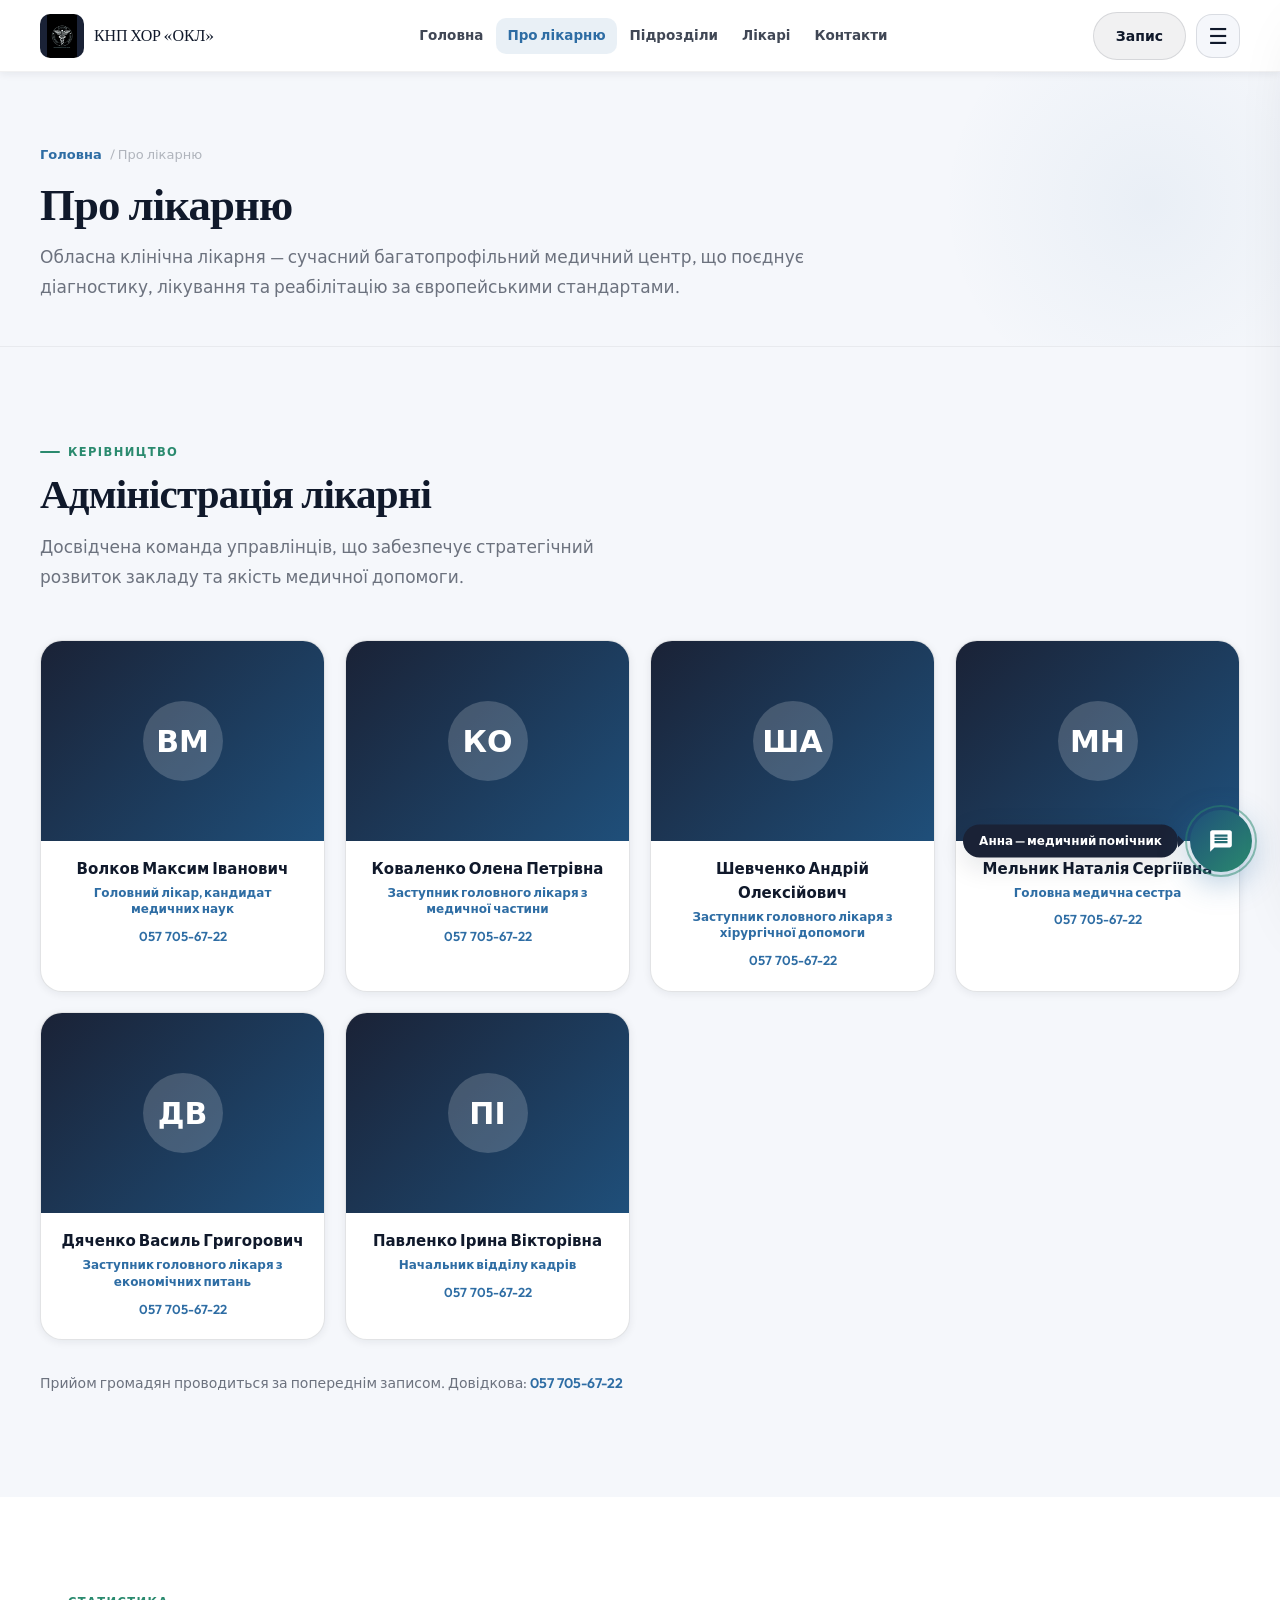
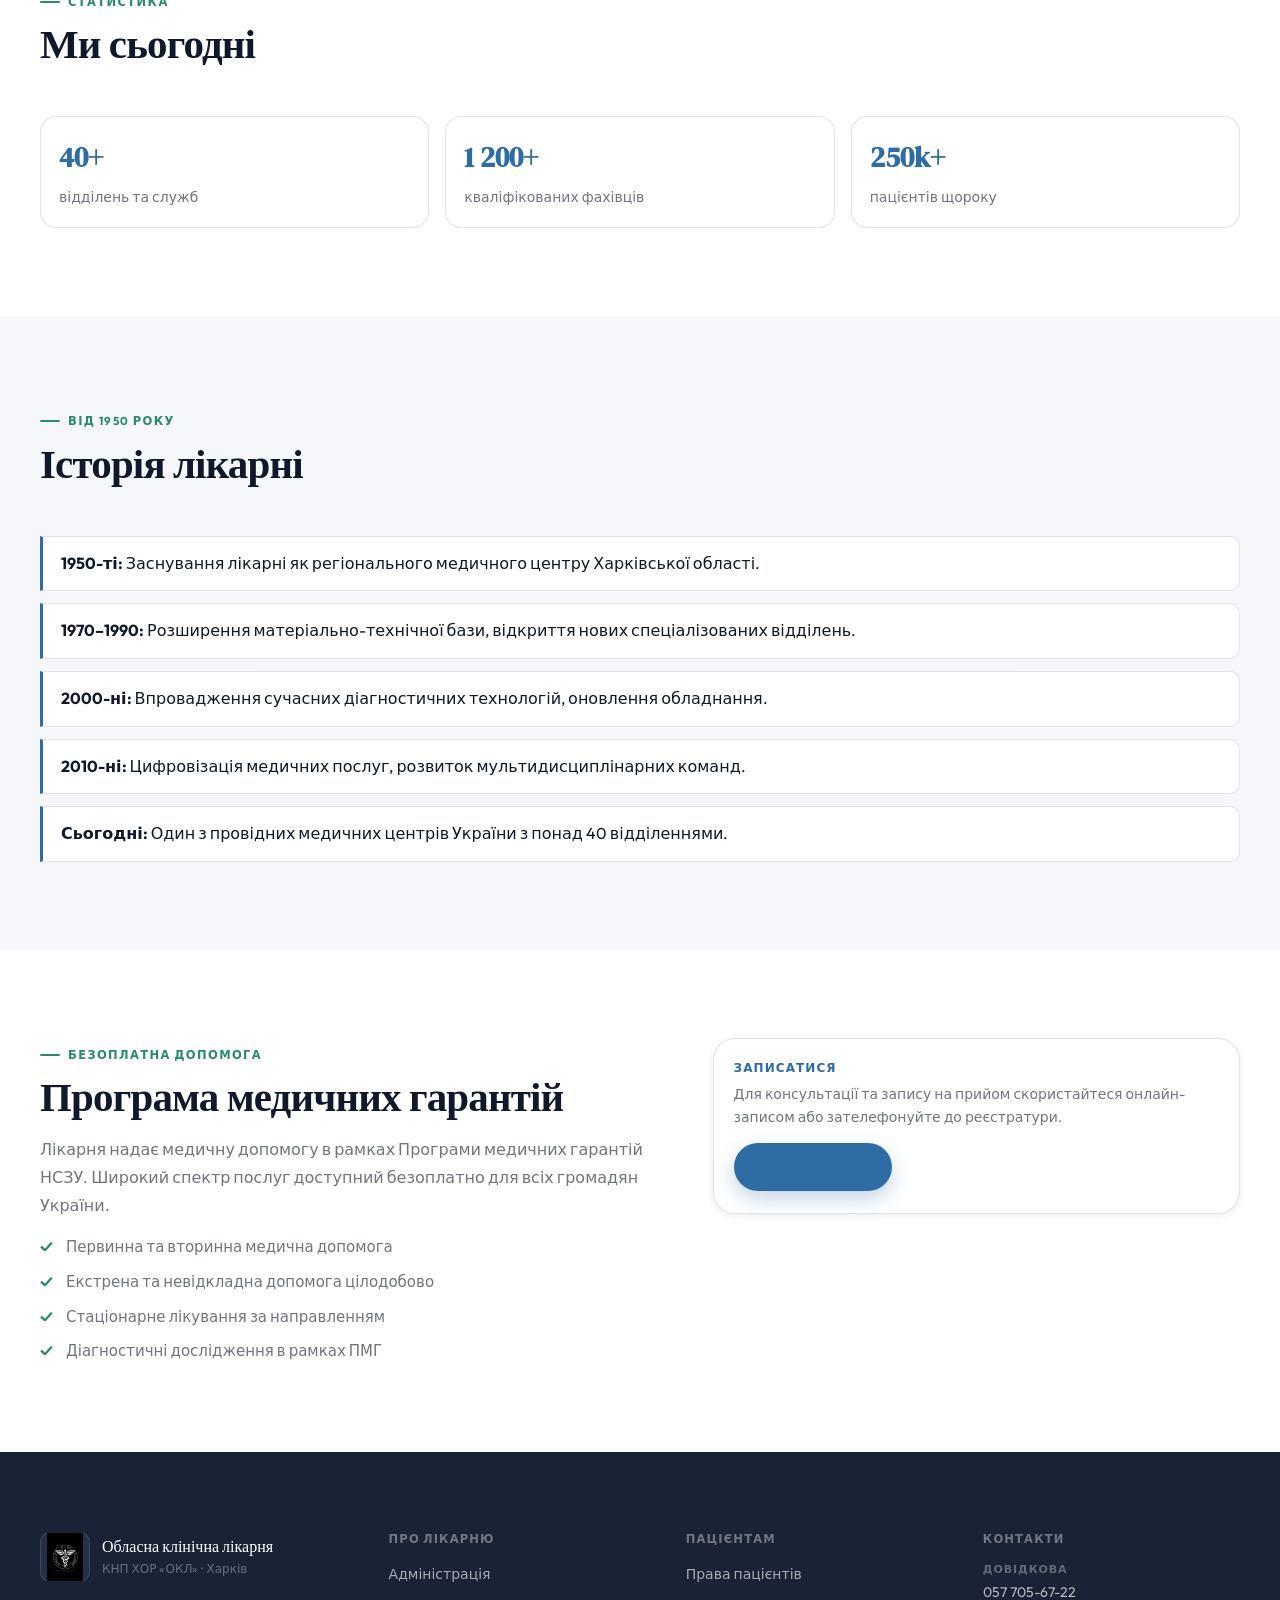
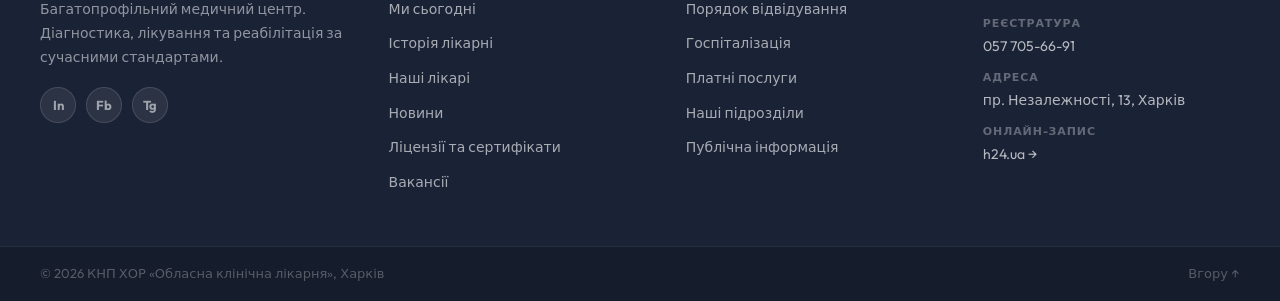
==== commit fbe18654: "Restore header in all site pages" ====
--- a/about.html
+++ b/about.html
@@ -10,6 +10,26 @@
   <link rel="stylesheet" href="styles.css">
 </head>
 <body>
+  <header class="siteHeader" id="siteHeader">
+    <div class="container siteHeader__inner">
+      <a class="siteBrand" href="index.html">
+        <div class="siteBrand__logo"></div>
+        <div class="siteBrand__text">КНП ХОР «ОКЛ»</div>
+      </a>
+      <nav class="topNav" aria-label="Головне меню">
+        <a href="index.html">Головна</a>
+        <a href="about.html">Про лікарню</a>
+        <a href="departments.html">Підрозділи</a>
+        <a href="doctors.html">Лікарі</a>
+        <a href="contacts.html">Контакти</a>
+      </nav>
+      <div class="siteHeader__actions">
+        <a class="btn btn--ghost" href="https://h24.ua/organizacia/7856-knp-hor-okl" target="_blank" rel="noopener">Запис</a>
+        <button class="navBtn" id="navBtn" aria-label="Відкрити меню"><span class="navBtn__icon">☰</span></button>
+      </div>
+    </div>
+  </header>
+
 
   <div class="navOverlay" id="navOverlay"></div>
   <aside class="navDrawer" id="navDrawer" aria-hidden="true">
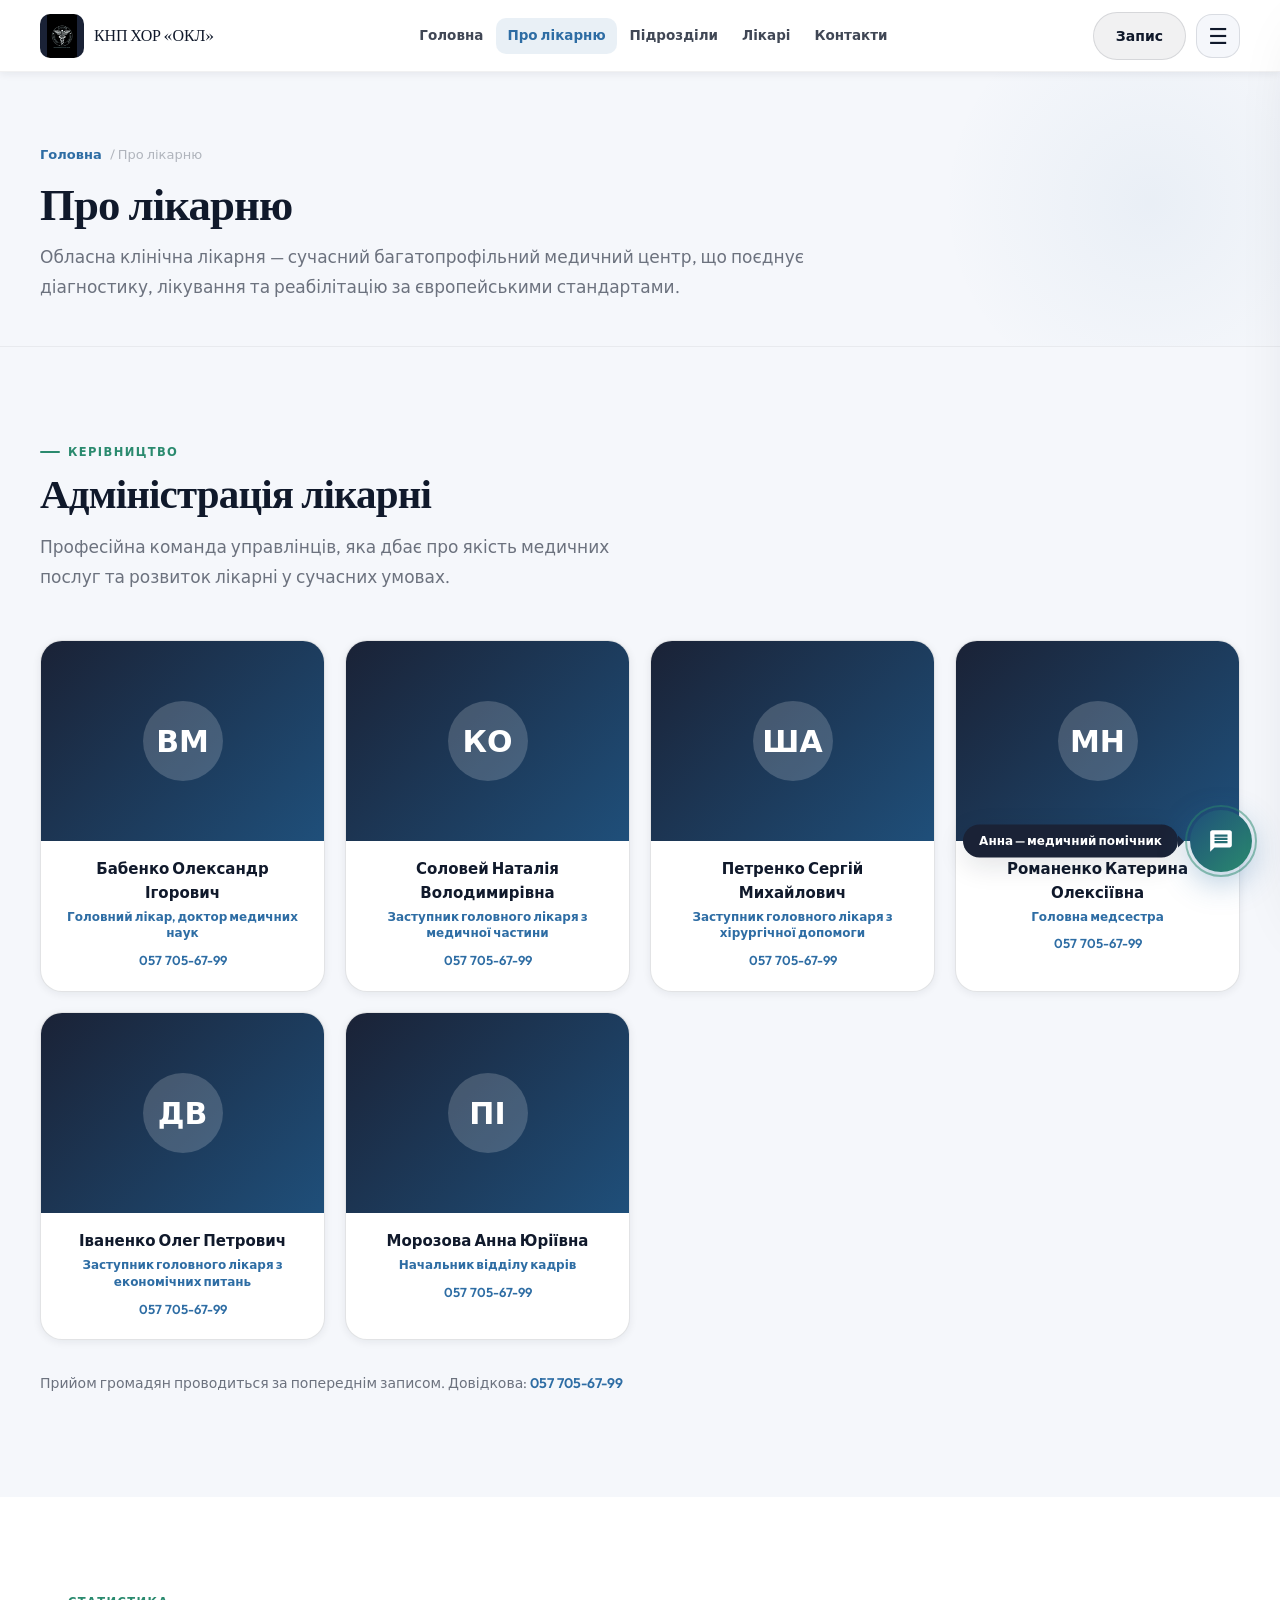
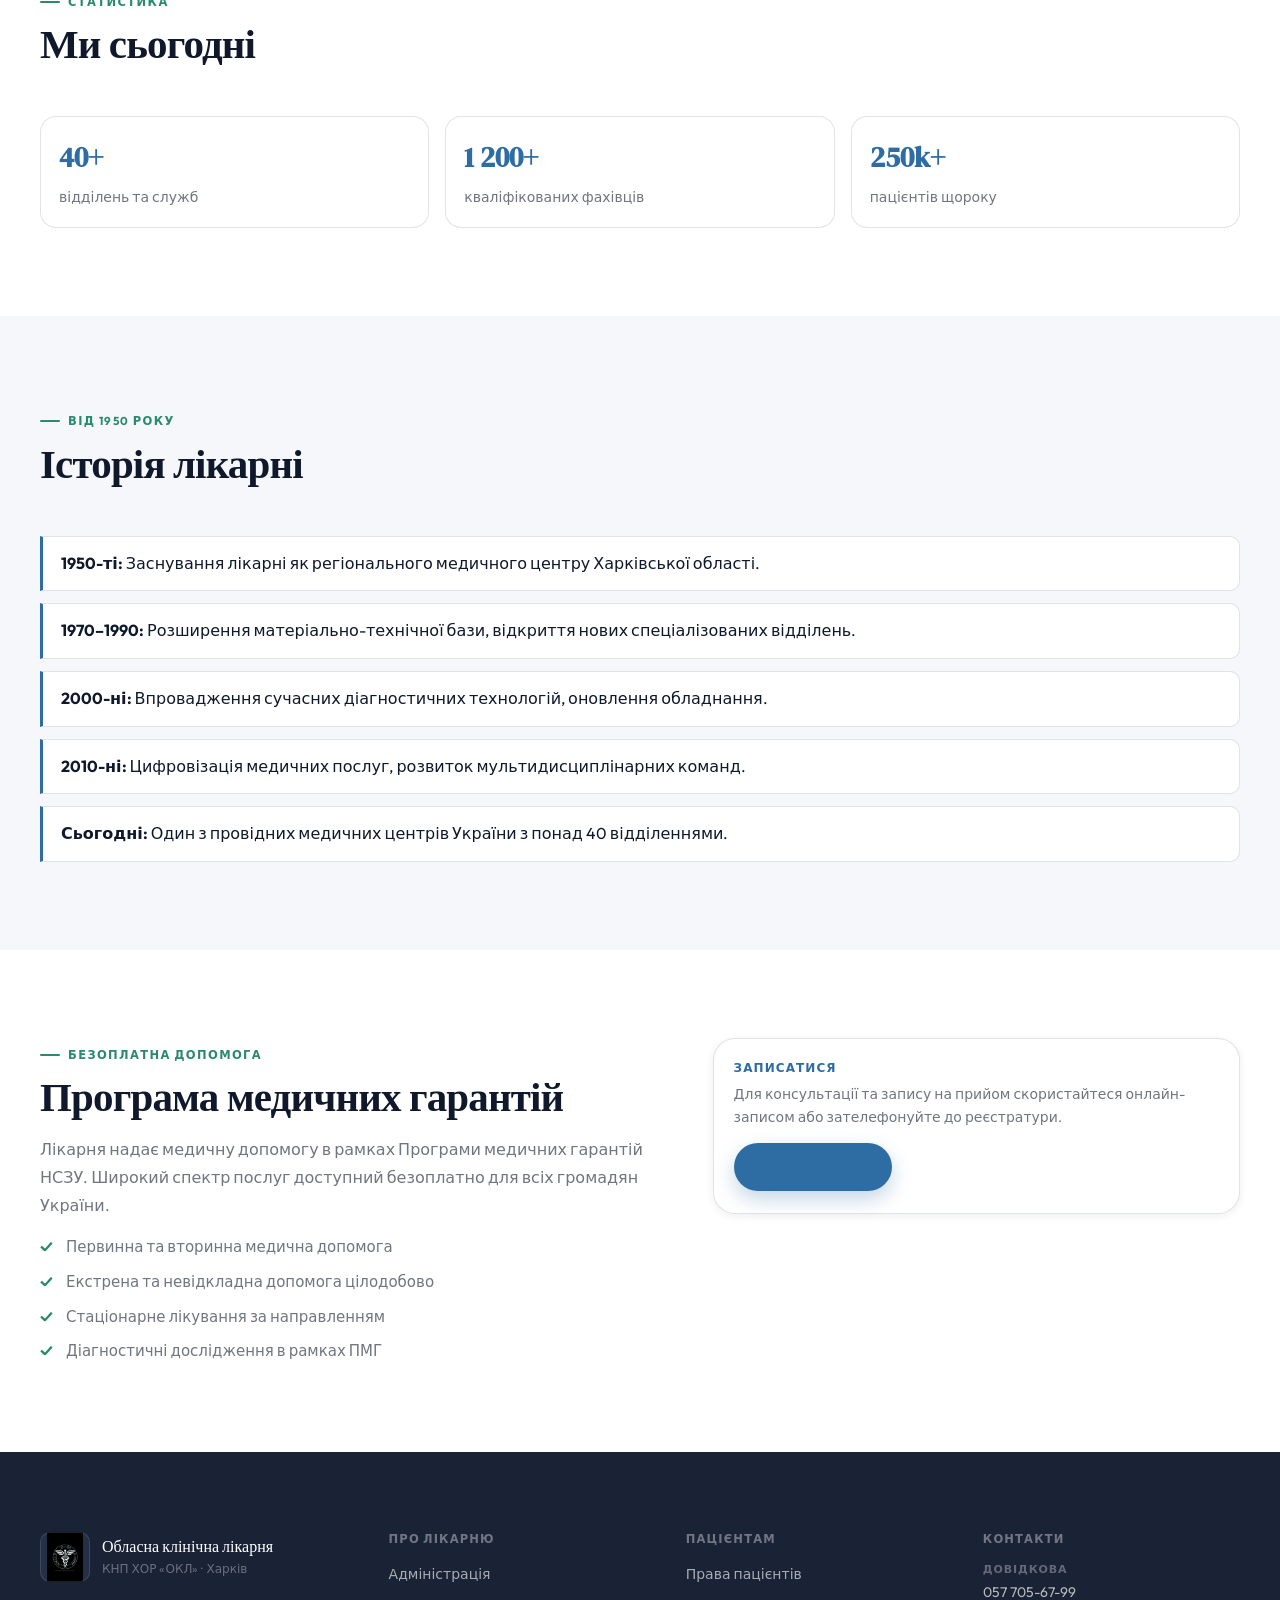
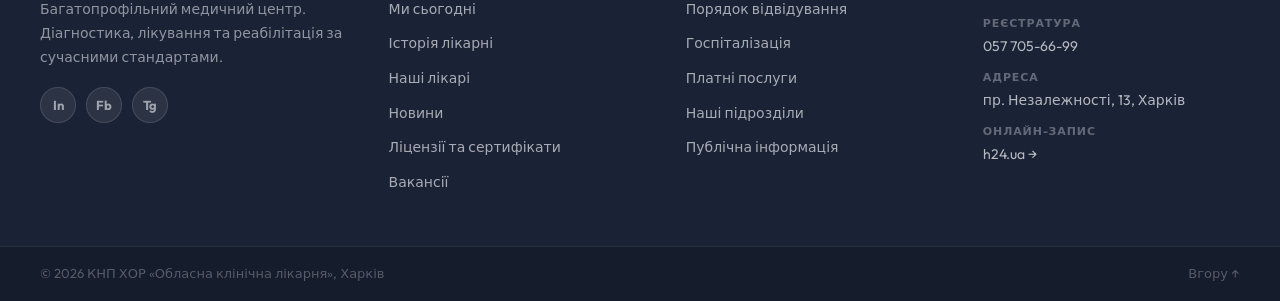
==== commit 61f00ec7: "Update staff and doctor names/descriptions" ====
--- a/about.html
+++ b/about.html
@@ -60,60 +60,60 @@
         <div class="section__header">
           <div class="section__kicker">Керівництво</div>
           <h2 class="section__title">Адміністрація лікарні</h2>
-          <p class="section__lead">Досвідчена команда управлінців, що забезпечує стратегічний розвиток закладу та якість медичної допомоги.</p>
+          <p class="section__lead">Професійна команда управлінців, яка дбає про якість медичних послуг та розвиток лікарні у сучасних умовах.</p>
         </div>
         <div class="adminGrid">
           <div class="adminCard reveal">
             <div class="adminCard__photo"><div class="admin-initials">ВМ</div></div>
             <div class="adminCard__body">
-              <div class="adminCard__name">Волков Максим Іванович</div>
-              <div class="adminCard__role">Головний лікар, кандидат медичних наук</div>
-              <div class="adminCard__phone"><a href="tel:+380577056722">057 705-67-22</a></div>
+              <div class="adminCard__name">Бабенко Олександр Ігорович</div>
+              <div class="adminCard__role">Головний лікар, доктор медичних наук</div>
+              <div class="adminCard__phone"><a href="tel:+380577056722">057 705-67-99</a></div>
             </div>
           </div>
           <div class="adminCard reveal">
             <div class="adminCard__photo"><div class="admin-initials">КО</div></div>
             <div class="adminCard__body">
-              <div class="adminCard__name">Коваленко Олена Петрівна</div>
+              <div class="adminCard__name">Соловей Наталія Володимирівна</div>
               <div class="adminCard__role">Заступник головного лікаря з медичної частини</div>
-              <div class="adminCard__phone"><a href="tel:+380577056722">057 705-67-22</a></div>
+              <div class="adminCard__phone"><a href="tel:+380577056722">057 705-67-99</a></div>
             </div>
           </div>
           <div class="adminCard reveal">
             <div class="adminCard__photo"><div class="admin-initials">ША</div></div>
             <div class="adminCard__body">
-              <div class="adminCard__name">Шевченко Андрій Олексійович</div>
+              <div class="adminCard__name">Петренко Сергій Михайлович</div>
               <div class="adminCard__role">Заступник головного лікаря з хірургічної допомоги</div>
-              <div class="adminCard__phone"><a href="tel:+380577056722">057 705-67-22</a></div>
+              <div class="adminCard__phone"><a href="tel:+380577056722">057 705-67-99</a></div>
             </div>
           </div>
           <div class="adminCard reveal">
             <div class="adminCard__photo"><div class="admin-initials">МН</div></div>
             <div class="adminCard__body">
-              <div class="adminCard__name">Мельник Наталія Сергіївна</div>
-              <div class="adminCard__role">Головна медична сестра</div>
-              <div class="adminCard__phone"><a href="tel:+380577056722">057 705-67-22</a></div>
+              <div class="adminCard__name">Романенко Катерина Олексіївна</div>
+              <div class="adminCard__role">Головна медсестра</div>
+              <div class="adminCard__phone"><a href="tel:+380577056722">057 705-67-99</a></div>
             </div>
           </div>
           <div class="adminCard reveal">
             <div class="adminCard__photo"><div class="admin-initials">ДВ</div></div>
             <div class="adminCard__body">
-              <div class="adminCard__name">Дяченко Василь Григорович</div>
+              <div class="adminCard__name">Іваненко Олег Петрович</div>
               <div class="adminCard__role">Заступник головного лікаря з економічних питань</div>
-              <div class="adminCard__phone"><a href="tel:+380577056722">057 705-67-22</a></div>
+              <div class="adminCard__phone"><a href="tel:+380577056722">057 705-67-99</a></div>
             </div>
           </div>
           <div class="adminCard reveal">
             <div class="adminCard__photo"><div class="admin-initials">ПІ</div></div>
             <div class="adminCard__body">
-              <div class="adminCard__name">Павленко Ірина Вікторівна</div>
+              <div class="adminCard__name">Морозова Анна Юріївна</div>
               <div class="adminCard__role">Начальник відділу кадрів</div>
-              <div class="adminCard__phone"><a href="tel:+380577056722">057 705-67-22</a></div>
+              <div class="adminCard__phone"><a href="tel:+380577056722">057 705-67-99</a></div>
             </div>
           </div>
         </div>
         <div class="section__cta">
-          <p style="color:var(--ink-60);font-size:14px;">Прийом громадян проводиться за попереднім записом. Довідкова: <a href="tel:+380577056722" style="color:var(--blue);font-weight:600;">057 705-67-22</a></p>
+          <p style="color:var(--ink-60);font-size:14px;">Прийом громадян проводиться за попереднім записом. Довідкова: <a href="tel:+380577056722" style="color:var(--blue);font-weight:600;">057 705-67-99</a></p>
         </div>
       </div>
     </section>
@@ -218,11 +218,11 @@
           <h4>Контакти</h4>
           <div class="footer__contact-item">
             <span class="label">Довідкова</span>
-            <a href="tel:+380577056722">057 705-67-22</a>
+            <a href="tel:+380577056722">057 705-67-99</a>
           </div>
           <div class="footer__contact-item">
             <span class="label">Реєстратура</span>
-            <a href="tel:+380577056691">057 705-66-91</a>
+            <a href="tel:+380577056691">057 705-66-99</a>
           </div>
           <div class="footer__contact-item">
             <span class="label">Адреса</span>
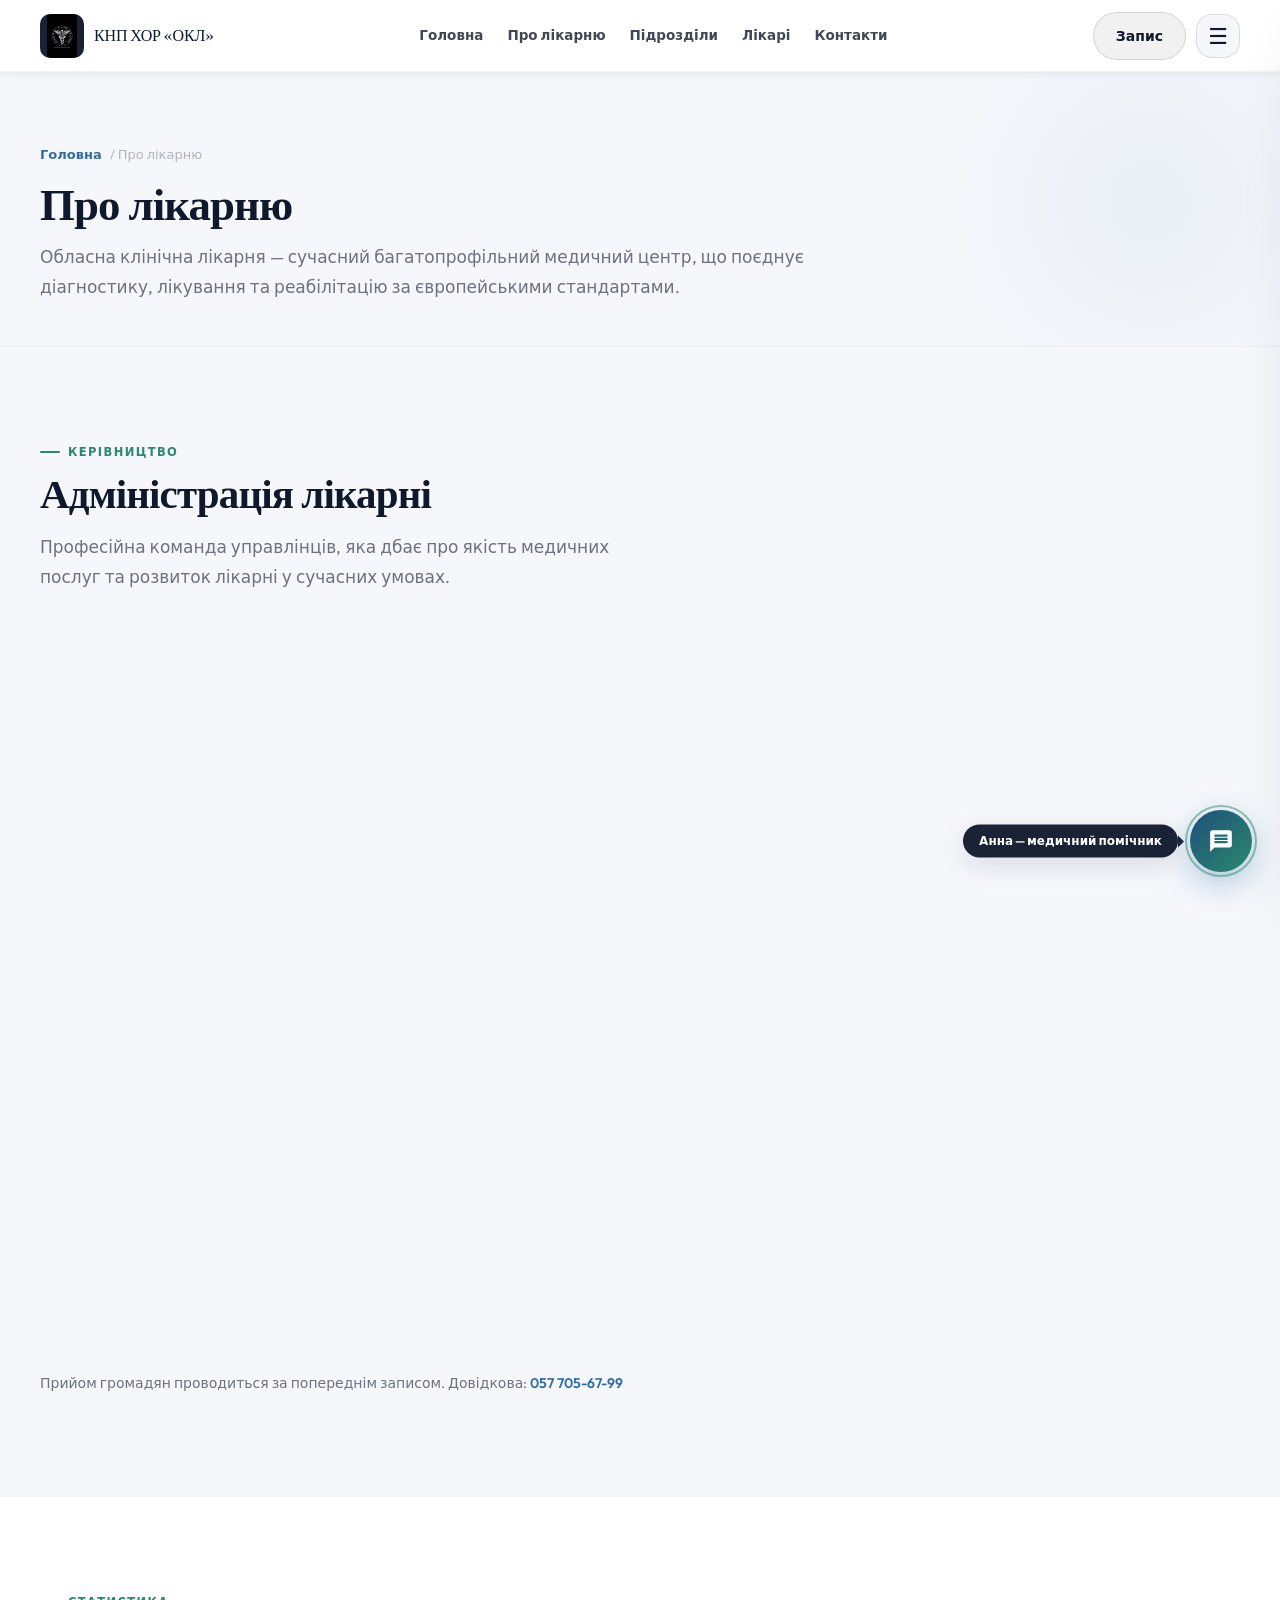
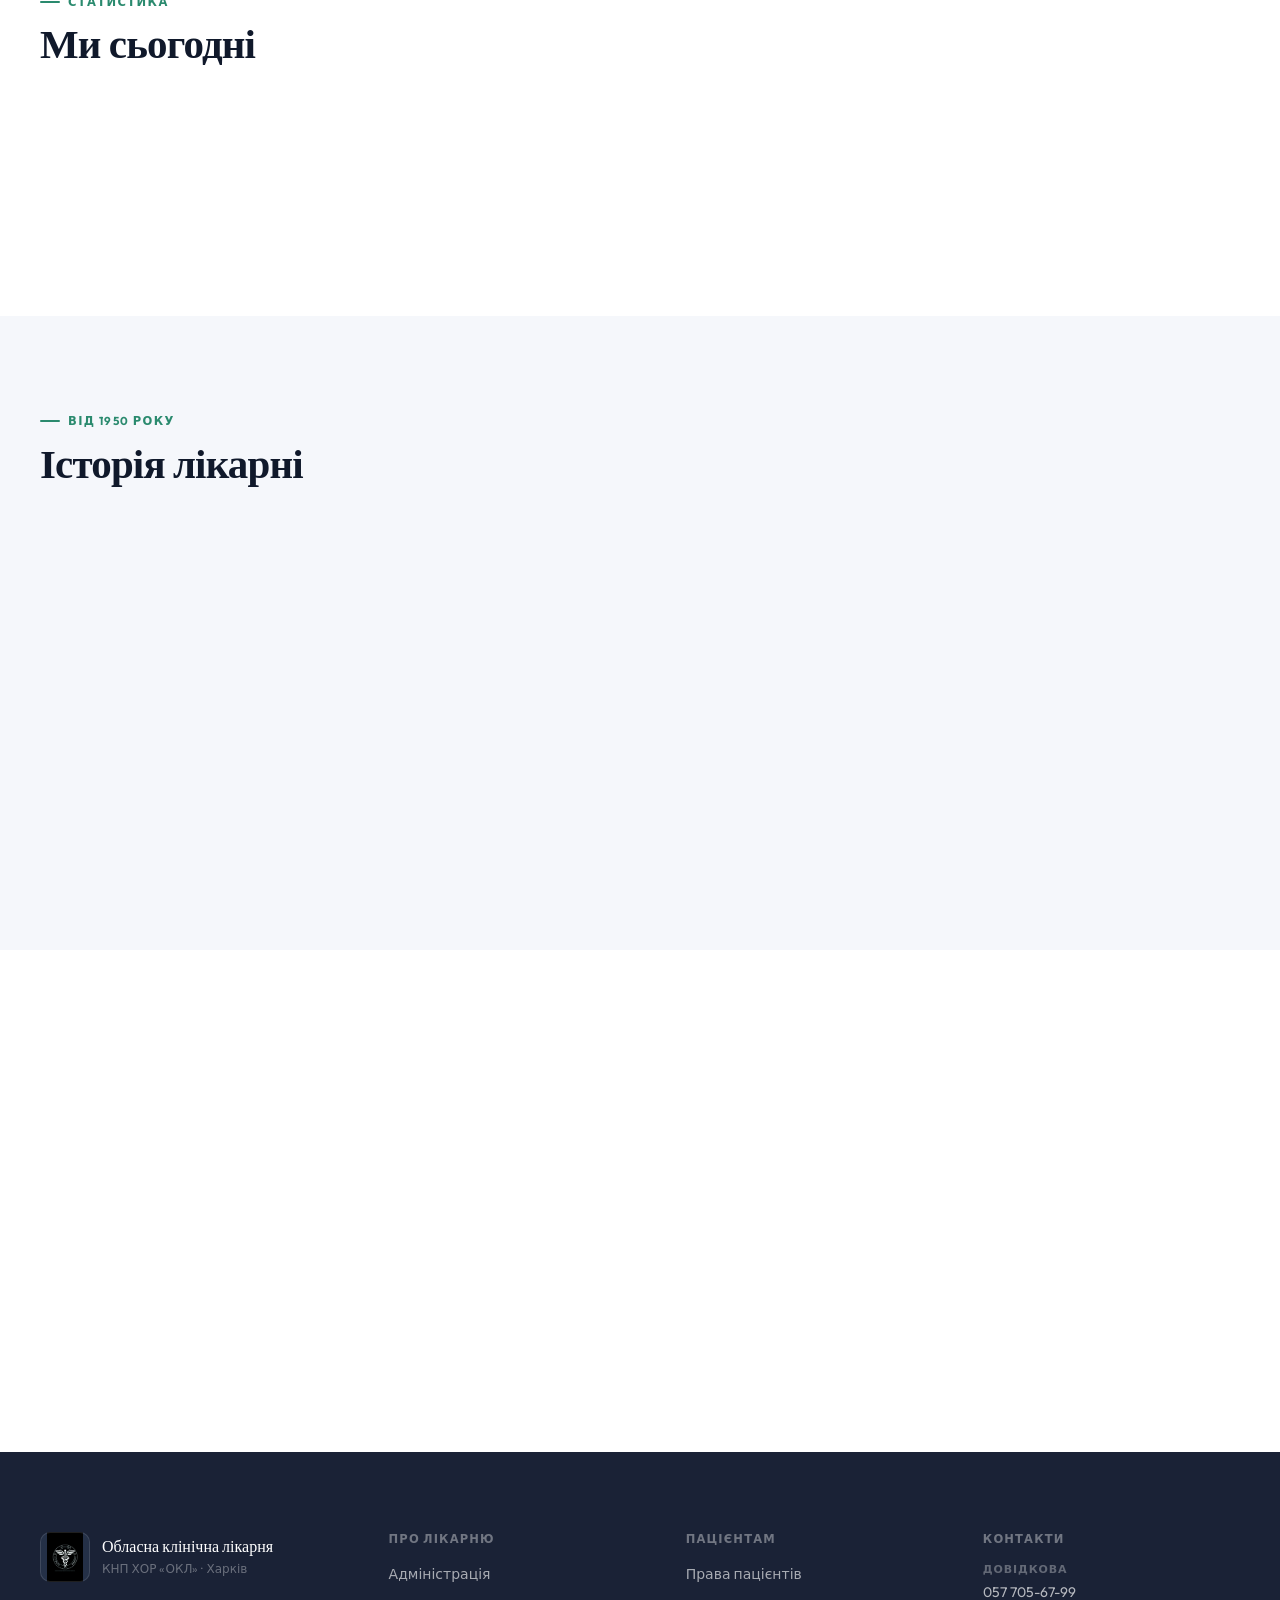
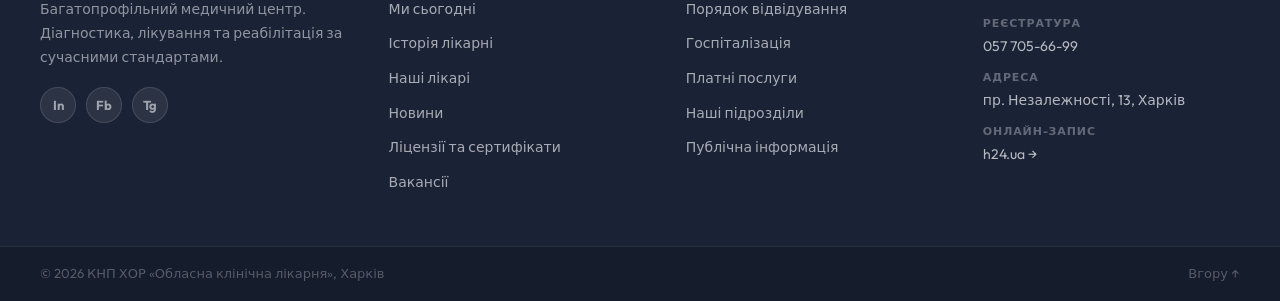
==== commit 3b338d1b: "Update all HTML pages with header and staff changes" ====
--- a/about.html
+++ b/about.html
@@ -290,7 +290,7 @@
     </div>
   </div>
 
-  <script>window.OKL_GEMINI_KEY = 'AIzaSyBabKpLKO_J6bPxLkew-ErMMST9ueNISXk';</script>
+  <script>window.OKL_GEMINI_KEY = 'AIzaSyBwZyMdbLwxuVOJ70mFvQMbsR4wPqFa97o';</script>
   <script src="script.js"></script>
 </body>
 </html>
--- a/styles.css
+++ b/styles.css
@@ -311,9 +311,6 @@
 @keyframes aiBounce{0%,60%,100%{transform:translateY(0)}30%{transform:translateY(-7px)}}
 @keyframes aiUp{from{opacity:0;transform:translateY(18px)}to{opacity:1;transform:translateY(0)}}
 /* NEWS */
-.newsGrid{display:grid;grid-template-columns:repeat(3,1fr);gap:20px}
-@media(max-width:1100px){.newsGrid{grid-template-columns:repeat(2,1fr)}}
-@media(max-width:640px){.newsGrid{grid-template-columns:1fr}}
 .newsCard{border:1.5px solid var(--ink-12);border-radius:var(--r-lg);background:var(--white);padding:22px 22px 20px;box-shadow:var(--sh-xs);transition:all var(--t) ease;display:flex;flex-direction:column;gap:10px}
 .newsCard:hover{transform:translateY(-4px);box-shadow:var(--sh-md);border-color:var(--blue-18)}
 .newsCard--wide{grid-column:auto}
@@ -326,7 +323,6 @@
 .newsCard__link{font-size:13px;font-weight:700;color:var(--blue);margin-top:4px}
 .newsCard:hover .newsCard__link{text-decoration:underline}
 .newsArticle__body p{font-size:16px;color:var(--ink);line-height:1.8;margin-bottom:18px}
-.newsList{display:grid;gap:18px}
 .newsCard__img{aspect-ratio:16/9;overflow:hidden;border-radius:var(--r-md);margin-bottom:12px}
 .newsCard__img img{width:100%;height:100%;object-fit:cover;transition:transform .5s ease}
 .newsCard:hover .newsCard__img img{transform:scale(1.04)}
@@ -334,3 +330,63 @@
 .newsArticle__body img{max-width:100%;border-radius:var(--r-md);margin:8px 0}
 .newsArticle__body a{color:var(--blue);text-decoration:underline}
 .newsArticle__body h2,.newsArticle__body h3{margin:24px 0 10px;font-family:var(--ff-d)}
+
+/* ── nCard — новий компонент картки новин ─────────────── */
+.nCard{border:1.5px solid var(--ink-12);border-radius:var(--r-lg);background:var(--white);overflow:hidden;box-shadow:var(--sh-xs);transition:all var(--t) ease;cursor:pointer;display:flex;flex-direction:column}
+.nCard:hover{transform:translateY(-4px);box-shadow:var(--sh-md);border-color:var(--blue-18)}
+.nCard:focus{outline:2px solid var(--blue);outline-offset:2px}
+.nCard--list{flex-direction:row;align-items:stretch}
+.nCard--list .nCard__img{width:220px;flex-shrink:0;aspect-ratio:auto}
+.nCard__img{aspect-ratio:16/9;overflow:hidden}
+.nCard__img img{width:100%;height:100%;object-fit:cover;transition:transform .5s ease;display:block}
+.nCard:hover .nCard__img img{transform:scale(1.04)}
+.nCard__body{padding:20px 22px 18px;display:flex;flex-direction:column;gap:8px;flex:1}
+.nCard__meta{display:flex;align-items:center;gap:10px;flex-wrap:wrap}
+.nCard__tag{display:inline-block;padding:3px 10px;border-radius:var(--r-pill);background:var(--blue-10);color:var(--blue);font-size:11.5px;font-weight:700;white-space:nowrap}
+.nCard__date{font-size:12.5px;color:var(--ink-30)}
+.nCard__title{font-family:var(--ff-d);font-size:18px;color:var(--ink);margin:0;line-height:1.3}
+.nCard--list .nCard__title{font-size:19px}
+.nCard__excerpt{font-size:14px;color:var(--ink-60);line-height:1.65;margin:0;flex:1;display:-webkit-box;-webkit-line-clamp:3;-webkit-box-orient:vertical;overflow:hidden}
+.nCard__pdfs{display:flex;flex-direction:column;gap:6px;margin-top:4px}
+.nCard__pdfBtn{display:inline-flex;align-items:center;gap:6px;padding:6px 12px;border-radius:var(--r-md);background:var(--surface2);color:var(--blue);font-size:13px;font-weight:600;text-decoration:none;transition:background var(--t)}
+.nCard__pdfBtn:hover{background:var(--blue-10)}
+.nCard__pdfMore{font-size:12px;color:var(--ink-30);padding-left:4px}
+.nCard__cta{font-size:13px;font-weight:700;color:var(--blue);margin-top:auto;padding-top:10px}
+.nCard:hover .nCard__cta{text-decoration:underline}
+
+/* skeleton */
+.nCard--skel{pointer-events:none;animation:skelPulse 1.4s ease-in-out infinite}
+@keyframes skelPulse{0%,100%{opacity:1}50%{opacity:.5}}
+.skel-line{background:var(--ink-12);border-radius:4px}
+
+/* newsGrid on homepage */
+.newsGrid{display:grid;grid-template-columns:repeat(3,1fr);gap:20px}
+@media(max-width:1100px){.newsGrid{grid-template-columns:repeat(2,1fr)}}
+@media(max-width:640px){.newsGrid{grid-template-columns:1fr}}
+
+/* list on news.html */
+.newsList{display:grid;gap:16px}
+@media(max-width:680px){.nCard--list{flex-direction:column}.nCard--list .nCard__img{width:100%;aspect-ratio:16/9}}
+
+/* pagination */
+.newsPager{display:flex;align-items:center;justify-content:space-between;flex-wrap:wrap;gap:12px;margin-top:32px;padding-top:24px;border-top:1px solid var(--ink-12)}
+.newsPager__count{font-size:13.5px;color:var(--ink-30)}
+.newsPager__btns{display:flex;gap:6px;flex-wrap:wrap}
+
+/* ── nArticle — сторінка статті ──────────────────────── */
+.nArticle{max-width:760px}
+.nArticle__meta{display:flex;align-items:center;gap:12px;margin-bottom:14px}
+.nArticle__title{font-family:var(--ff-d);font-size:clamp(24px,4vw,36px);line-height:1.2;margin:0 0 22px}
+.nArticle__hero{width:100%;max-height:420px;object-fit:cover;border-radius:var(--r-lg);margin-bottom:28px;display:block}
+.nArticle__body{font-size:16px;line-height:1.8;color:var(--ink)}
+.nArticle__body p{margin-bottom:16px}
+.nArticle__body a{color:var(--blue);text-decoration:underline}
+.nArticle__body img{max-width:100%;border-radius:var(--r-md);margin:8px 0}
+.nArticle__body h2,.nArticle__body h3{margin:24px 0 10px;font-family:var(--ff-d)}
+.nArticle__docs{margin-top:28px;background:var(--surface);border-radius:var(--r-lg);padding:20px 22px;display:flex;flex-direction:column;gap:4px}
+.nArticle__docsTitle{display:flex;align-items:center;gap:8px;font-weight:700;font-size:15px;color:var(--ink);margin-bottom:14px}
+.nArticle__docRow{display:flex;align-items:center;gap:12px;padding:12px 14px;border-radius:var(--r-md);background:var(--white);text-decoration:none;transition:box-shadow var(--t);border:1px solid var(--ink-12);margin-bottom:6px}
+.nArticle__docRow:hover{box-shadow:var(--sh-sm);border-color:var(--blue-18)}
+.nArticle__docIcon{background:#c0392b;color:#fff;font-size:10px;font-weight:800;border-radius:4px;padding:3px 5px;letter-spacing:.5px;flex-shrink:0}
+.nArticle__docName{flex:1;font-size:14px;color:var(--ink);font-weight:500;overflow:hidden;text-overflow:ellipsis;white-space:nowrap}
+.nArticle__docDl{font-size:12.5px;color:var(--blue);font-weight:700;white-space:nowrap;flex-shrink:0}
